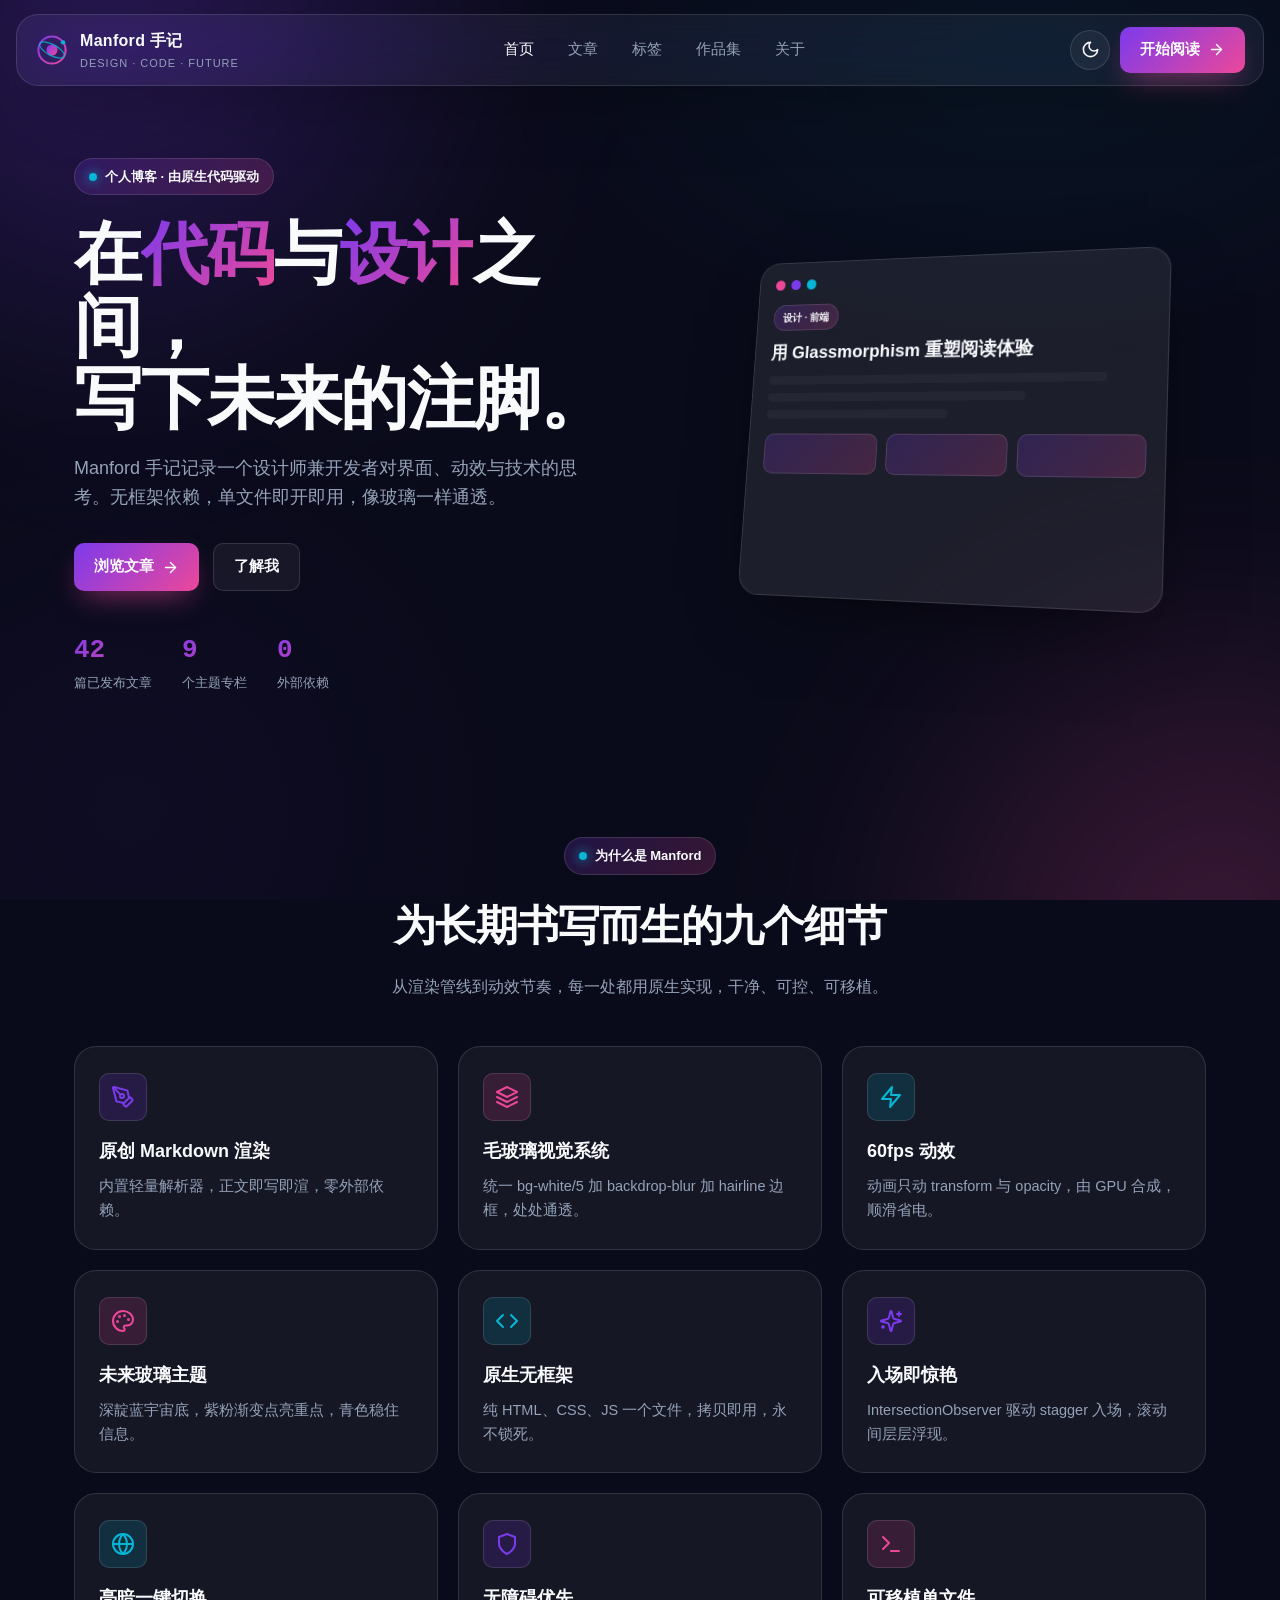
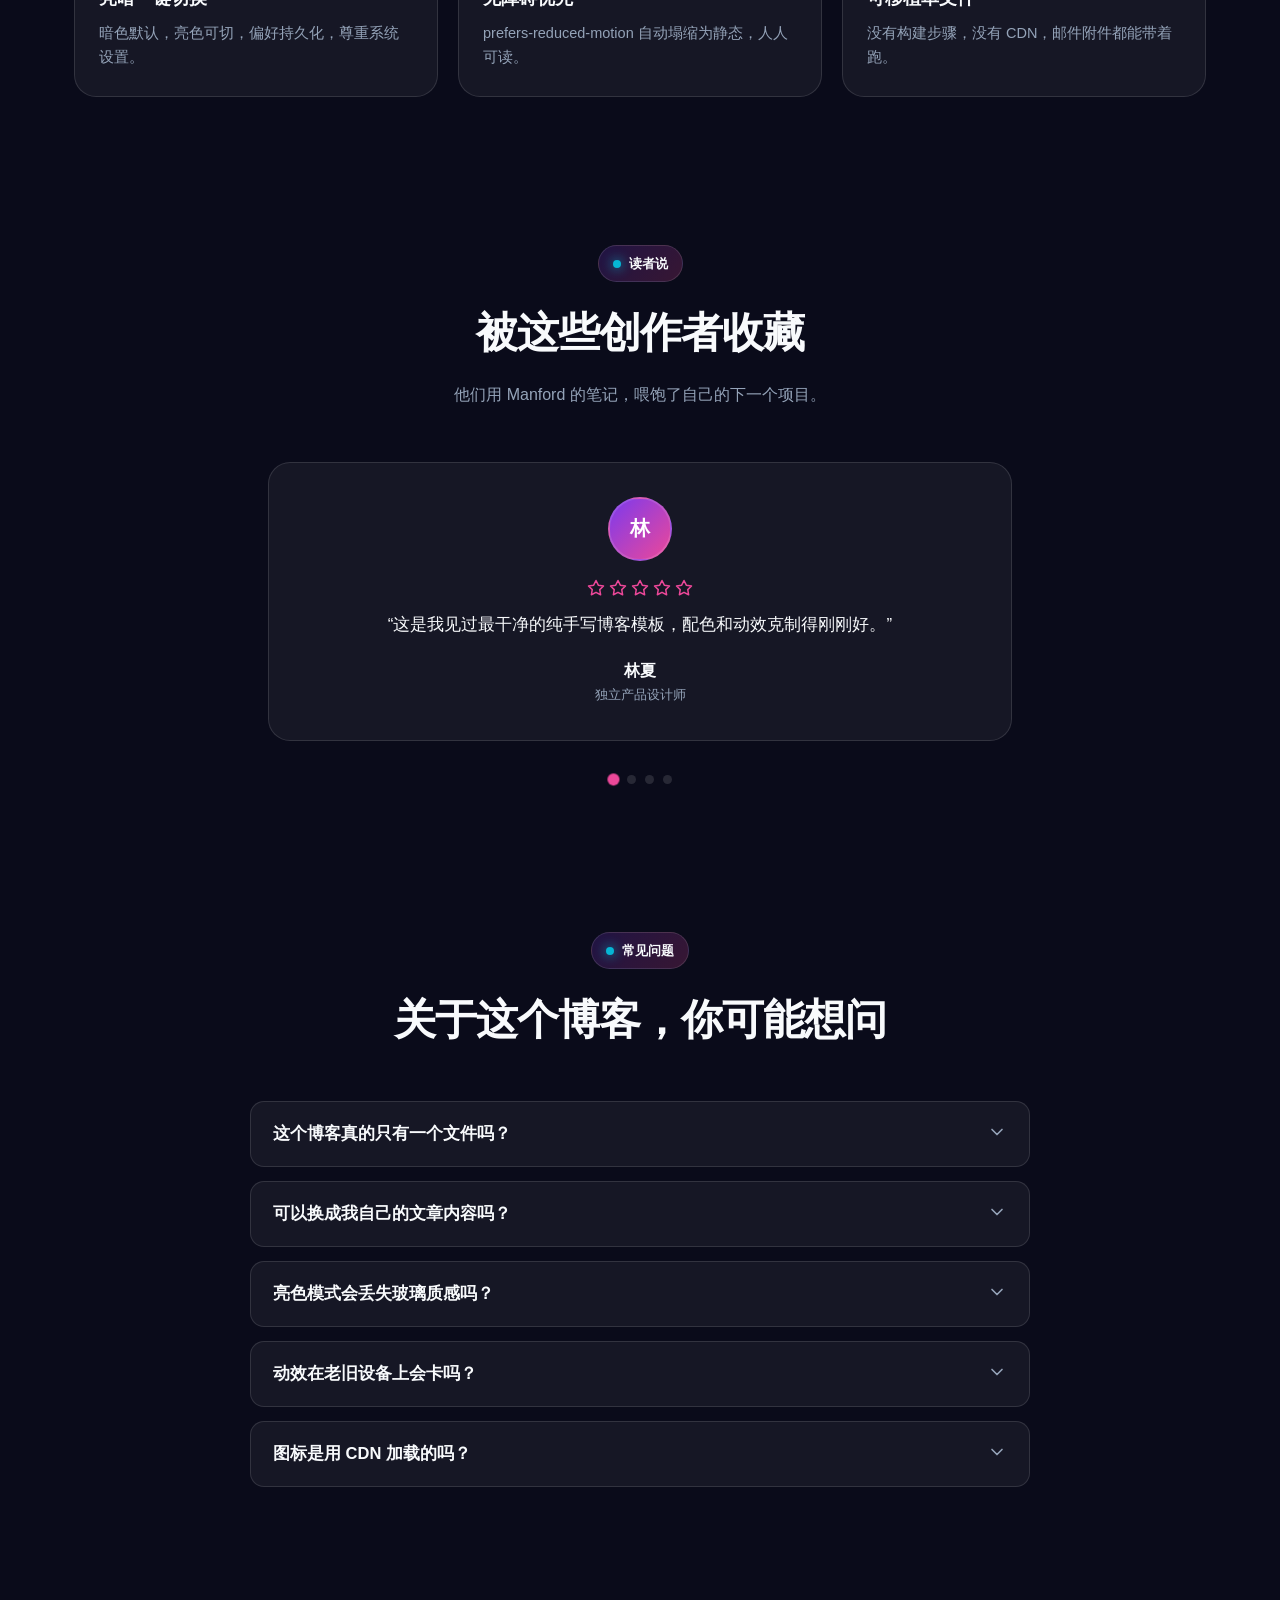
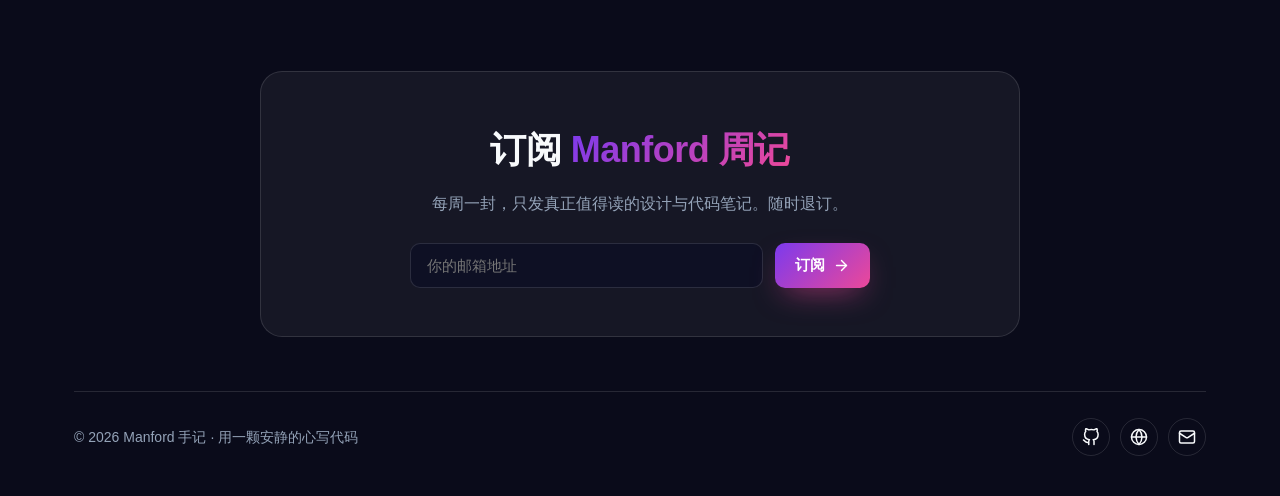
==== index.html @ 439390a1 "init: Nebula 手记 个人博客（拆分版 index.html + styles.css + app.js）" ====
<!DOCTYPE html>
<html lang="zh-CN" data-theme="dark">

<head>
  <meta charset="UTF-8" />
  <meta name="viewport" content="width=device-width, initial-scale=1.0" />
  <title>Manford 手记 · 设计、代码与未来</title>
  <meta name="description" content="一个关于设计、代码与未来科技的个人博客，未来玻璃风格，单文件原生构建。" />
  <link rel="stylesheet" href="styles.css">
</head>

<body>
  <div class="bg-aurora" aria-hidden="true"></div>
  <div class="bg-grain" aria-hidden="true"></div>

  <!-- ============ 导航 ============ -->
  <header class="nav glass">
    <a class="brand" href="#/home" data-link>
      <span class="logo">
        <svg viewBox="0 0 40 40" fill="none" xmlns="http://www.w3.org/2000/svg" aria-hidden="true">
          <defs>
            <linearGradient id="lg" x1="0" y1="0" x2="1" y2="1">
              <stop offset="0" stop-color="#7C3AED" />
              <stop offset="1" stop-color="#EC4899" />
            </linearGradient>
          </defs>
          <circle cx="20" cy="20" r="16" stroke="url(#lg)" stroke-width="2.4" />
          <circle cx="20" cy="20" r="6.5" fill="url(#lg)" />
          <circle cx="33" cy="11" r="2.6" fill="#06B6D4" />
          <ellipse cx="20" cy="20" rx="16" ry="6.5" stroke="#06B6D4" stroke-width="1.4" transform="rotate(28 20 20)"
            opacity=".8" />
        </svg>
      </span>
      <span>Manford 手记<small>DESIGN · CODE · FUTURE</small></span>
    </a>
    <nav class="nav-links" id="navLinks">
      <a href="#/home" data-link data-view="home">首页</a>
      <a href="#/articles" data-link data-view="articles">文章</a>
      <a href="#/tags" data-link data-view="tags">标签</a>
      <a href="#/work" data-link data-view="work">作品集</a>
      <a href="#/about" data-link data-view="about">关于</a>
    </nav>
    <div class="nav-actions">
      <button class="icon-btn" id="themeBtn" aria-label="切换主题" title="切换亮暗">
        <svg id="iconMoon" viewBox="0 0 24 24" fill="none" stroke="currentColor" stroke-width="2" stroke-linecap="round"
          stroke-linejoin="round">
          <path d="M12 3a6 6 0 0 0 9 9 9 9 0 1 1-9-9z" />
        </svg>
      </button>
      <a class="btn btn-primary nav-cta" href="#/articles" data-link>开始阅读
        <svg viewBox="0 0 24 24" fill="none" stroke="currentColor" stroke-width="2" stroke-linecap="round"
          stroke-linejoin="round">
          <line x1="5" y1="12" x2="19" y2="12" />
          <polyline points="12 5 19 12 12 19" />
        </svg>
      </a>
    </div>
  </header>

  <main>
    <!-- ============ 首页 ============ -->
    <section class="view active" id="view-home">
      <div class="wrap">
        <!-- Hero -->
        <div class="hero">
          <div class="hero-grid">
            <div>
              <span class="pill reveal"><span class="dot"></span>个人博客 · 由原生代码驱动</span>
              <h1 class="reveal">在<span class="grad-text">代码</span>与<span class="grad-text">设计</span>之间，<br />写下未来的注脚。
              </h1>
              <p class="lead reveal">Manford 手记记录一个设计师兼开发者对界面、动效与技术的思考。无框架依赖，单文件即开即用，像玻璃一样通透。</p>
              <div class="hero-cta reveal">
                <a class="btn btn-primary" href="#/articles" data-link>浏览文章
                  <svg viewBox="0 0 24 24" fill="none" stroke="currentColor" stroke-width="2" stroke-linecap="round"
                    stroke-linejoin="round">
                    <line x1="5" y1="12" x2="19" y2="12" />
                    <polyline points="12 5 19 12 12 19" />
                  </svg>
                </a>
                <a class="btn btn-ghost" href="#/about" data-link>了解我</a>
              </div>
              <div class="hero-stats reveal">
                <div>
                  <div class="num grad-text">42</div>
                  <div class="lbl">篇已发布文章</div>
                </div>
                <div>
                  <div class="num grad-text">9</div>
                  <div class="lbl">个主题专栏</div>
                </div>
                <div>
                  <div class="num grad-text">0</div>
                  <div class="lbl">外部依赖</div>
                </div>
              </div>
            </div>
            <div class="mockup-stage reveal">
              <div class="mockup">
                <div class="bar"><i></i><i></i><i></i></div>
                <span class="tag">设计 · 前端</span>
                <h3>用 Glassmorphism 重塑阅读体验</h3>
                <div class="line w90"></div>
                <div class="line w70"></div>
                <div class="line w50"></div>
                <div class="mini">
                  <div class="chip"></div>
                  <div class="chip"></div>
                  <div class="chip"></div>
                </div>
              </div>
            </div>
          </div>
        </div>

        <!-- 特性网格 3x3 -->
        <div class="section">
          <div class="sec-head reveal">
            <span class="pill"><span class="dot"></span>为什么是 Manford</span>
            <h2>为长期书写而生的九个细节</h2>
            <p>从渲染管线到动效节奏，每一处都用原生实现，干净、可控、可移植。</p>
          </div>
          <div class="feat-grid" id="featGrid"></div>
        </div>

        <!-- 评价轮播 -->
        <div class="section">
          <div class="sec-head reveal">
            <span class="pill"><span class="dot"></span>读者说</span>
            <h2>被这些创作者收藏</h2>
            <p>他们用 Manford 的笔记，喂饱了自己的下一个项目。</p>
          </div>
          <div class="carousel reveal" id="carousel">
            <div class="c-track" id="cTrack"></div>
          </div>
          <div class="c-dots" id="cDots"></div>
        </div>

        <!-- FAQ -->
        <div class="section">
          <div class="sec-head reveal">
            <span class="pill"><span class="dot"></span>常见问题</span>
            <h2>关于这个博客，你可能想问</h2>
          </div>
          <div class="faq" id="faq"></div>
        </div>
      </div>

      <!-- 底部订阅 -->
      <footer class="footer">
        <div class="wrap">
          <div class="sub-card glass reveal">
            <h2>订阅 <span class="grad-text">Manford 周记</span></h2>
            <p>每周一封，只发真正值得读的设计与代码笔记。随时退订。</p>
            <form class="sub-form" id="subForm" novalidate>
              <input type="email" id="subEmail" placeholder="你的邮箱地址" aria-label="邮箱地址" />
              <button class="btn btn-primary" type="submit" id="subBtn">订阅
                <svg viewBox="0 0 24 24" fill="none" stroke="currentColor" stroke-width="2" stroke-linecap="round"
                  stroke-linejoin="round">
                  <line x1="5" y1="12" x2="19" y2="12" />
                  <polyline points="12 5 19 12 12 19" />
                </svg>
              </button>
            </form>
          </div>
          <div class="foot-bottom">
            <span>© 2026 Manford 手记 · 用一颗安静的心写代码</span>
            <div class="foot-social">
              <a href="#/about" data-link aria-label="GitHub"><svg viewBox="0 0 24 24" fill="none" stroke="currentColor"
                  stroke-width="2" stroke-linecap="round" stroke-linejoin="round">
                  <path
                    d="M9 19c-5 1.5-5-2.5-7-3m14 6v-3.87a3.37 3.37 0 0 0-.94-2.61c3.14-.35 6.44-1.54 6.44-7A5.44 5.44 0 0 0 20 4.77 5.07 5.07 0 0 0 19.91 1S18.73.65 16 2.48a13.38 13.38 0 0 0-7 0C6.27.65 5.09 1 5.09 1A5.07 5.07 0 0 0 5 4.77a5.44 5.44 0 0 0-1.5 3.78c0 5.42 3.3 6.61 6.44 7A3.37 3.37 0 0 0 9 18.13V22" />
                </svg></a>
              <a href="#/about" data-link aria-label="网站"><svg viewBox="0 0 24 24" fill="none" stroke="currentColor"
                  stroke-width="2" stroke-linecap="round" stroke-linejoin="round">
                  <circle cx="12" cy="12" r="10" />
                  <line x1="2" y1="12" x2="22" y2="12" />
                  <path
                    d="M12 2a15.3 15.3 0 0 1 4 10 15.3 15.3 0 0 1-4 10 15.3 15.3 0 0 1-4-10 15.3 15.3 0 0 1 4-10z" />
                </svg></a>
              <a href="#/about" data-link aria-label="邮件"><svg viewBox="0 0 24 24" fill="none" stroke="currentColor"
                  stroke-width="2" stroke-linecap="round" stroke-linejoin="round">
                  <rect x="2" y="4" width="20" height="16" rx="2" />
                  <path d="m22 7-8.97 5.7a1.94 1.94 0 0 1-2.06 0L2 7" />
                </svg></a>
            </div>
          </div>
        </div>
      </footer>
    </section>

    <!-- ============ 文章列表 ============ -->
    <section class="view" id="view-articles">
      <div class="wrap">
        <div class="sec-head reveal" style="text-align:left;max-width:none;margin-bottom:30px">
          <span class="pill"><span class="dot"></span>文章档案</span>
          <h2>所有笔记</h2>
          <p>点击任意卡片进入正文，支持 Markdown 渲染。</p>
        </div>
        <div class="posts-layout">
          <aside class="tag-side reveal">
            <h4>按标签筛选</h4>
            <div class="tag-list" id="sideTags"></div>
          </aside>
          <div class="posts-grid" id="postsGrid"></div>
        </div>
      </div>
    </section>

    <!-- ============ 文章详情 ============ -->
    <section class="view" id="view-article">
      <div class="wrap">
        <article class="article" id="articleBox"></article>
      </div>
    </section>

    <!-- ============ 标签 ============ -->
    <section class="view" id="view-tags">
      <div class="wrap">
        <div class="sec-head reveal">
          <span class="pill"><span class="dot"></span>标签地图</span>
          <h2>从这些主题出发</h2>
          <p>每个标签都是一条线索，点开后直达对应文章。</p>
        </div>
        <div class="tags-cloud" id="tagsCloud"></div>
      </div>
    </section>

    <!-- ============ 关于 ============ -->
    <section class="view" id="view-about">
      <div class="wrap">
        <div class="about-grid">
          <div class="about-art reveal" aria-hidden="true">
            <span class="ring"></span><span class="ring r2"></span>
            <span class="orb a"></span><span class="orb b"></span>
          </div>
          <div class="reveal">
            <span class="pill"><span class="dot"></span>关于我</span>
            <h2>我是Manford，<br />一个在设计与代码之间游走的开发者。</h2>
            <p>白天写界面，夜里写笔记。我相信好的工具应当像玻璃：你透过它看见内容，却几乎感觉不到它的存在。这个博客就是为了记录那些「差点被忽略的细节」而存在。</p>
            <p>本站完全由原生 HTML、CSS 与 JavaScript 写成，没有框架，没有外部请求，一个文件就能带着走。</p>
            <div class="skills">
              <span class="skill">设计系统</span>
              <span class="skill">前端工程</span>
              <span class="skill">动效设计</span>
              <span class="skill">SVG 图形</span>
              <span class="skill">可访问性</span>
              <span class="skill">性能优化</span>
            </div>
            <a class="btn btn-primary" href="#/articles" data-link>读我的文章
              <svg viewBox="0 0 24 24" fill="none" stroke="currentColor" stroke-width="2" stroke-linecap="round"
                stroke-linejoin="round">
                <line x1="5" y1="12" x2="19" y2="12" />
                <polyline points="12 5 19 12 12 19" />
              </svg>
            </a>
          </div>
        </div>
      </div>
    </section>

    <!-- ============ 作品集 ============ -->
    <section class="view" id="view-work">
      <div class="wrap">
        <div class="sec-head reveal">
          <span class="pill"><span class="dot"></span>作品集</span>
          <h2>设计与代码，都可以被看见</h2>
          <p>三大方向，十八个代表性项目。点开任意卡片，看背后的思考。</p>
        </div>
        <div class="work-tabs reveal" id="workTabs"></div>
        <div class="work-grid" id="workGrid"></div>
      </div>
    </section>
  </main>

  <!-- ============ 作品详情弹窗 ============ -->
  <div class="modal-overlay" id="modal" aria-hidden="true">
    <div class="modal glass" role="dialog" aria-modal="true" aria-label="作品详情">
      <button class="modal-close" id="modalClose" aria-label="关闭">
        <svg viewBox="0 0 24 24" fill="none" stroke="currentColor" stroke-width="2" stroke-linecap="round"
          stroke-linejoin="round">
          <line x1="18" y1="6" x2="6" y2="18" />
          <line x1="6" y1="6" x2="18" y2="18" />
        </svg>
      </button>
      <div class="modal-cover" id="modalCover"></div>
      <div class="modal-body">
        <div class="modal-meta" id="modalMeta"></div>
        <h3 id="modalTitle"></h3>
        <p class="modal-intro" id="modalIntro"></p>
        <p class="modal-detail" id="modalDetail"></p>
        <a class="btn btn-primary modal-link" id="modalLink" target="_blank" rel="noopener">访问项目
          <svg viewBox="0 0 24 24" fill="none" stroke="currentColor" stroke-width="2" stroke-linecap="round"
            stroke-linejoin="round">
            <path d="M18 13v6a2 2 0 0 1-2 2H5a2 2 0 0 1-2-2V8a2 2 0 0 1 2-2h6" />
            <polyline points="15 3 21 3 21 9" />
            <line x1="10" y1="14" x2="21" y2="3" />
          </svg>
        </a>
      </div>
    </div>
  </div>

  <div class="toast" id="toast">
    <span class="tk"><svg viewBox="0 0 24 24" fill="none" stroke="currentColor" stroke-width="2" stroke-linecap="round"
        stroke-linejoin="round">
        <polyline points="20 6 9 17 4 12" />
      </svg></span>
    <span id="toastMsg">已订阅，欢迎来到 Manford。</span>
  </div>

  <script src="app.js"></script>
</body>

</html>
---- styles.css ----
/* Nebula 手记 · 全局样式。与 index.html、app.js 配套。主题变量集中在 :root。 */


  /* ===== 主题锁：所有颜色与圆角集中在此，全局统一 ===== */
  :root{
    --bg:#0A0B1A;
    --bg-2:#0E1024;
    --surface:rgba(255,255,255,0.04);
    --glass:rgba(255,255,255,0.05);
    --glass-strong:rgba(255,255,255,0.08);
    --hairline:rgba(255,255,255,0.12);
    --text:#F8FAFC;
    --muted:#94A3B8;
    --violet:#7C3AED;
    --pink:#EC4899;
    --cyan:#06B6D4;
    --grad:linear-gradient(135deg,#7C3AED 0%,#EC4899 100%);
    --grad-soft:linear-gradient(135deg,rgba(124,58,237,0.20),rgba(236,72,153,0.20));
    --radius:22px;
    --radius-sm:14px;
    --radius-xs:10px;
    --shadow:0 24px 70px -24px rgba(0,0,0,0.60);
    --maxw:1180px;
    --font:'Inter',-apple-system,BlinkMacSystemFont,'Segoe UI','PingFang SC','Microsoft YaHei',sans-serif;
    --mono:'JetBrains Mono',ui-monospace,SFMono-Regular,Menlo,Consolas,monospace;
  }
  [data-theme="light"]{
    --bg:#EEF1F8;
    --bg-2:#FFFFFF;
    --surface:rgba(15,23,42,0.03);
    --glass:rgba(255,255,255,0.55);
    --glass-strong:rgba(255,255,255,0.78);
    --hairline:rgba(15,23,42,0.12);
    --text:#0A0B1A;
    --muted:#475569;
    --grad-soft:linear-gradient(135deg,rgba(124,58,237,0.14),rgba(236,72,153,0.14));
    --shadow:0 24px 70px -28px rgba(15,23,42,0.30);
  }

  *{box-sizing:border-box;margin:0;padding:0}
  html{scroll-behavior:smooth}
  body{
    font-family:var(--font);
    background:var(--bg);
    color:var(--text);
    line-height:1.65;
    -webkit-font-smoothing:antialiased;
    overflow-x:hidden;
    transition:background .45s ease,color .45s ease;
  }
  a{color:inherit;text-decoration:none}
  img{max-width:100%}
  ::selection{background:rgba(124,58,237,0.35);color:#fff}

  /* ===== 背景：深靛蓝宇宙 + 径向渐变光晕 ===== */
  .bg-aurora{
    position:fixed;inset:0;z-index:-1;overflow:hidden;
    background:var(--bg);
  }
  .bg-aurora::before,.bg-aurora::after{
    content:"";position:absolute;border-radius:50%;filter:blur(80px);opacity:.55;
  }
  .bg-aurora::before{
    width:60vw;height:60vw;top:-18vw;left:-10vw;
    background:radial-gradient(circle at 30% 30%,rgba(124,58,237,.55),transparent 60%);
  }
  .bg-aurora::after{
    width:55vw;height:55vw;bottom:-20vw;right:-12vw;
    background:radial-gradient(circle at 70% 70%,rgba(236,72,153,.45),transparent 60%);
  }
  .bg-grain{
    position:fixed;inset:0;z-index:-1;pointer-events:none;opacity:.5;
    background:
      radial-gradient(900px 500px at 80% 8%,rgba(6,182,212,.12),transparent 60%),
      radial-gradient(700px 700px at 10% 90%,rgba(124,58,237,.10),transparent 60%);
  }

  /* ===== 毛玻璃通用 ===== */
  .glass{
    background:var(--glass);
    border:1px solid var(--hairline);
    backdrop-filter:blur(18px) saturate(140%);
    -webkit-backdrop-filter:blur(18px) saturate(140%);
  }

  .wrap{max-width:var(--maxw);margin:0 auto;padding:0 24px}

  /* ===== 导航 ===== */
  .nav{
    position:fixed;top:14px;left:0;right:0;z-index:50;
    display:flex;align-items:center;justify-content:space-between;
    gap:16px;padding:12px 18px;margin:0 16px;
    border-radius:var(--radius);
    box-shadow:var(--shadow);
  }
  .brand{display:flex;align-items:center;gap:11px;font-weight:700;letter-spacing:.3px}
  .brand .logo{width:34px;height:34px;flex:0 0 auto}
  .brand .logo svg{width:100%;height:100%;display:block}
  .brand small{display:block;font-size:11px;font-weight:500;color:var(--muted);letter-spacing:1px;text-transform:uppercase}
  .nav-links{display:flex;align-items:center;gap:6px}
  .nav-links a{
    padding:8px 14px;border-radius:var(--radius-xs);font-size:14.5px;color:var(--muted);
    transition:transform .25s ease,color .25s ease,background .25s ease;
  }
  .nav-links a:hover{color:var(--text);background:var(--glass-strong);transform:translateY(-1px)}
  .nav-links a.active{color:var(--text)}
  .nav-actions{display:flex;align-items:center;gap:10px}
  .icon-btn{
    width:40px;height:40px;display:grid;place-items:center;border-radius:50%;
    border:1px solid var(--hairline);background:var(--glass);color:var(--text);cursor:pointer;
    transition:transform .25s ease,background .25s ease;
  }
  .icon-btn:hover{transform:translateY(-2px);background:var(--glass-strong)}
  .icon-btn svg{width:19px;height:19px}
  .btn{
    display:inline-flex;align-items:center;gap:8px;cursor:pointer;border:none;
    font-family:var(--font);font-size:14.5px;font-weight:600;
    padding:11px 20px;border-radius:var(--radius-xs);
    transition:transform .25s ease,box-shadow .25s ease,opacity .25s ease;
  }
  .btn svg{width:17px;height:17px}
  .btn-primary{background:var(--grad);color:#fff;box-shadow:0 12px 30px -10px rgba(236,72,153,.6)}
  .btn-primary:hover{transform:translateY(-2px);box-shadow:0 18px 40px -10px rgba(236,72,153,.7)}
  .btn-ghost{background:var(--glass);border:1px solid var(--hairline);color:var(--text)}
  .btn-ghost:hover{transform:translateY(-2px);background:var(--glass-strong)}
  .nav-cta{display:inline-flex}
  @media(max-width:860px){.nav-links{display:none}.nav-cta{display:none}}

  /* ===== 视图切换 ===== */
  .view{display:none;padding-top:118px}
  .view.active{display:block;animation:viewIn .5s ease both}
  @keyframes viewIn{from{opacity:0;transform:translateY(14px)}to{opacity:1;transform:none}}

  /* ===== 入场动画（仅 transform/opacity）===== */
  .reveal{opacity:0;transform:translateY(26px);transition:opacity .7s ease,transform .7s cubic-bezier(.2,.7,.2,1)}
  .reveal.in{opacity:1;transform:none}

  /* ===== Hero ===== */
  .hero{padding:40px 0 70px}
  .hero-grid{display:grid;grid-template-columns:1.05fr .95fr;gap:40px;align-items:center}
  .pill{
    display:inline-flex;align-items:center;gap:8px;font-size:13px;font-weight:600;
    padding:7px 14px;border-radius:999px;background:var(--grad-soft);border:1px solid var(--hairline);
    color:var(--text);margin-bottom:22px;
  }
  .pill .dot{width:8px;height:8px;border-radius:50%;background:var(--cyan);box-shadow:0 0 12px var(--cyan)}
  .hero h1{
    font-size:clamp(38px,5.6vw,68px);line-height:1.06;letter-spacing:-1.5px;font-weight:800;margin-bottom:20px;
  }
  .grad-text{background:var(--grad);-webkit-background-clip:text;background-clip:text;color:transparent}
  .hero p.lead{font-size:18px;color:var(--muted);max-width:520px;margin-bottom:30px}
  .hero-cta{display:flex;gap:14px;flex-wrap:wrap}
  .hero-stats{display:flex;gap:30px;margin-top:38px;flex-wrap:wrap}
  .hero-stats .num{font-size:26px;font-weight:800;font-family:var(--mono)}
  .hero-stats .lbl{font-size:13px;color:var(--muted)}

  /* Hero 3D 透视 mockup */
  .mockup-stage{perspective:1300px;display:grid;place-items:center}
  .mockup{
    width:100%;max-width:440px;aspect-ratio:4/3.2;
    background:var(--glass-strong);border:1px solid var(--hairline);
    border-radius:var(--radius);backdrop-filter:blur(14px);
    transform:rotateY(-19deg) rotateX(9deg);transform-style:preserve-3d;
    box-shadow:var(--shadow);padding:18px;
    animation:floaty 7s ease-in-out infinite;
  }
  @keyframes floaty{0%,100%{transform:rotateY(-19deg) rotateX(9deg) translateY(0)}50%{transform:rotateY(-19deg) rotateX(9deg) translateY(-14px)}}
  .mockup .bar{display:flex;gap:7px;margin-bottom:16px}
  .mockup .bar i{width:11px;height:11px;border-radius:50%;background:var(--hairline);display:block}
  .mockup .bar i:nth-child(1){background:#EC4899}
  .mockup .bar i:nth-child(2){background:#7C3AED}
  .mockup .bar i:nth-child(3){background:#06B6D4}
  .mockup .tag{display:inline-block;font-size:11px;font-weight:600;padding:4px 10px;border-radius:999px;background:var(--grad-soft);border:1px solid var(--hairline);color:var(--text);margin-bottom:12px}
  .mockup h3{font-size:19px;line-height:1.3;margin-bottom:12px}
  .mockup .line{height:9px;border-radius:6px;background:var(--surface);margin:9px 0}
  .mockup .line.w70{width:70%}.mockup .line.w90{width:90%}.mockup .line.w50{width:50%}
  .mockup .mini{margin-top:16px;display:flex;gap:10px}
  .mockup .mini .chip{flex:1;height:42px;border-radius:var(--radius-xs);background:var(--grad-soft);border:1px solid var(--hairline)}
  @media(max-width:860px){.hero-grid{grid-template-columns:1fr}.mockup-stage{margin-top:30px}}

  /* ===== Section 通用 ===== */
  .section{padding:74px 0}
  .sec-head{text-align:center;max-width:640px;margin:0 auto 46px}
  .sec-head .pill{margin-bottom:16px}
  .sec-head h2{font-size:clamp(28px,3.6vw,42px);font-weight:800;letter-spacing:-1px}
  .sec-head p{color:var(--muted);margin-top:14px;font-size:16px}

  /* ===== 特性网格 3x3 ===== */
  .feat-grid{display:grid;grid-template-columns:repeat(3,1fr);gap:20px}
  @media(max-width:860px){.feat-grid{grid-template-columns:1fr}}
  @media(min-width:861px) and (max-width:1040px){.feat-grid{grid-template-columns:repeat(2,1fr)}}
  .feat{
    padding:26px 24px;border-radius:var(--radius);background:var(--glass);border:1px solid var(--hairline);
    transition:transform .35s cubic-bezier(.2,.7,.2,1),background .35s ease,box-shadow .35s ease;
  }
  .feat:hover{transform:translateY(-8px);background:var(--glass-strong);box-shadow:var(--shadow)}
  .feat .ic{width:48px;height:48px;border-radius:var(--radius-xs);display:grid;place-items:center;margin-bottom:16px;border:1px solid var(--hairline)}
  .feat .ic svg{width:24px;height:24px}
  .c-violet .ic{background:rgba(124,58,237,.16);color:var(--violet)}
  .c-pink .ic{background:rgba(236,72,153,.16);color:var(--pink)}
  .c-cyan .ic{background:rgba(6,182,212,.16);color:var(--cyan)}
  .feat h3{font-size:18px;margin-bottom:8px}
  .feat p{color:var(--muted);font-size:14.5px}

  /* ===== 评价轮播 ===== */
  .carousel{position:relative;max-width:760px;margin:0 auto;overflow:hidden;border-radius:var(--radius)}
  .c-track{display:flex;transition:transform .6s cubic-bezier(.2,.7,.2,1)}
  .c-slide{flex:0 0 100%;padding:8px}
  .c-card{padding:34px 32px;border-radius:var(--radius);background:var(--glass);border:1px solid var(--hairline);text-align:center}
  .c-avatar{width:64px;height:64px;border-radius:50%;margin:0 auto 18px;display:grid;place-items:center;font-weight:700;font-size:20px;color:#fff;background:var(--grad);border:2px solid var(--hairline);font-family:var(--mono)}
  .c-stars{display:flex;gap:4px;justify-content:center;margin-bottom:14px;color:var(--pink)}
  .c-stars svg{width:18px;height:18px}
  .c-quote{font-size:17px;line-height:1.7;margin-bottom:18px}
  .c-name{font-weight:700}
  .c-role{font-size:13px;color:var(--muted)}
  .c-dots{display:flex;gap:9px;justify-content:center;margin-top:26px}
  .c-dots button{width:9px;height:9px;border-radius:50%;border:none;background:var(--hairline);cursor:pointer;padding:0;transition:transform .25s ease,background .25s ease}
  .c-dots button.active{background:var(--pink);transform:scale(1.35)}

  /* ===== FAQ ===== */
  .faq{max-width:780px;margin:0 auto;display:flex;flex-direction:column;gap:14px}
  .faq-item{border-radius:var(--radius-sm);background:var(--glass);border:1px solid var(--hairline);overflow:hidden}
  .faq-q{width:100%;display:flex;align-items:center;justify-content:space-between;gap:14px;padding:20px 22px;background:none;border:none;color:var(--text);font-family:var(--font);font-size:16.5px;font-weight:600;cursor:pointer;text-align:left}
  .faq-q .chev{transition:transform .35s ease;color:var(--muted)}
  .faq-q .chev svg{width:20px;height:20px}
  .faq-item.open .faq-q .chev{transform:rotate(180deg)}
  .faq-a{max-height:0;overflow:hidden;transition:max-height .4s ease}
  .faq-a .inner{padding:0 22px 22px;color:var(--muted);font-size:15px}

  /* ===== 文章列表 ===== */
  .posts-layout{display:grid;grid-template-columns:230px 1fr;gap:34px;align-items:start}
  @media(max-width:860px){.posts-layout{grid-template-columns:1fr}}
  .tag-side{position:sticky;top:118px;padding:22px;border-radius:var(--radius);background:var(--glass);border:1px solid var(--hairline)}
  .tag-side h4{font-size:13px;text-transform:uppercase;letter-spacing:1.4px;color:var(--muted);margin-bottom:14px}
  .tag-list{display:flex;flex-wrap:wrap;gap:9px}
  .tag-pill{font-size:13px;padding:7px 13px;border-radius:999px;background:var(--surface);border:1px solid var(--hairline);color:var(--muted);cursor:pointer;transition:transform .25s ease,color .25s ease,background .25s ease}
  .tag-pill:hover{transform:translateY(-2px);color:var(--text)}
  .tag-pill.active{background:var(--grad);color:#fff;border-color:transparent}
  .posts-grid{display:grid;grid-template-columns:repeat(2,1fr);gap:22px}
  @media(max-width:620px){.posts-grid{grid-template-columns:1fr}}
  .post-card{
    padding:24px;border-radius:var(--radius);background:var(--glass);border:1px solid var(--hairline);
    cursor:pointer;display:flex;flex-direction:column;gap:12px;
    transition:transform .35s cubic-bezier(.2,.7,.2,1),background .35s ease,box-shadow .35s ease;
  }
  .post-card:hover{transform:translateY(-8px);background:var(--glass-strong);box-shadow:var(--shadow)}
  .post-card .pc-tags{display:flex;gap:7px;flex-wrap:wrap}
  .post-card .pc-tag{font-size:11.5px;font-weight:600;padding:4px 10px;border-radius:999px;background:var(--grad-soft);border:1px solid var(--hairline);color:var(--text)}
  .post-card h3{font-size:19px;line-height:1.35}
  .post-card p{color:var(--muted);font-size:14px;flex:1}
  .post-card .pc-meta{display:flex;align-items:center;justify-content:space-between;font-size:13px;color:var(--muted);font-family:var(--mono)}
  .post-card .read{display:inline-flex;align-items:center;gap:5px;color:var(--cyan);font-weight:600}
  .post-card .read svg{width:15px;height:15px}

  /* ===== 文章详情 ===== */
  .article{max-width:760px;margin:0 auto}
  .back{display:inline-flex;align-items:center;gap:7px;color:var(--muted);font-size:14px;cursor:pointer;margin-bottom:24px;transition:color .25s ease,transform .25s ease}
  .back:hover{color:var(--text);transform:translateX(-3px)}
  .back svg{width:16px;height:16px}
  .article h1{font-size:clamp(30px,4.4vw,46px);line-height:1.12;letter-spacing:-1px;margin-bottom:16px}
  .article .a-meta{display:flex;align-items:center;gap:14px;color:var(--muted);font-size:14px;font-family:var(--mono);margin-bottom:30px;flex-wrap:wrap}
  .article .a-tags{display:flex;gap:8px;flex-wrap:wrap}
  .article .a-tag{font-size:12px;font-weight:600;padding:5px 11px;border-radius:999px;background:var(--grad-soft);border:1px solid var(--hairline)}
  .markdown{font-size:16.5px;line-height:1.85;color:var(--text)}
  .markdown h2{font-size:26px;margin:36px 0 14px;letter-spacing:-.5px}
  .markdown h3{font-size:21px;margin:28px 0 12px}
  .markdown p{margin:14px 0;color:var(--text)}
  .markdown ul,.markdown ol{margin:14px 0;padding-left:24px;color:var(--text)}
  .markdown li{margin:7px 0}
  .markdown strong{color:#fff;background:linear-gradient(transparent 62%,rgba(124,58,237,.35) 0)}
  .markdown em{color:var(--cyan);font-style:normal;font-family:var(--mono)}
  .markdown code{font-family:var(--mono);font-size:14.5px;background:var(--surface);border:1px solid var(--hairline);padding:2px 7px;border-radius:7px;color:var(--pink)}
  .markdown pre{background:var(--bg-2);border:1px solid var(--hairline);border-radius:var(--radius-sm);padding:18px;overflow:auto;margin:18px 0}
  .markdown pre code{background:none;border:none;padding:0;color:#E2E8F0;font-size:14px;line-height:1.7}
  .markdown blockquote{margin:18px 0;padding:14px 20px;border-left:3px solid var(--pink);background:var(--grad-soft);border-radius:0 var(--radius-xs) var(--radius-xs) 0;color:var(--muted)}
  .markdown a{color:var(--cyan);text-decoration:underline;text-underline-offset:3px}
  .markdown hr{border:none;height:1px;background:var(--hairline);margin:30px 0}
  .a-nav{display:flex;justify-content:space-between;gap:14px;margin-top:46px;flex-wrap:wrap}
  .a-nav a{padding:14px 18px;border-radius:var(--radius-sm);background:var(--glass);border:1px solid var(--hairline);flex:1;min-width:200px;transition:transform .25s ease,background .25s ease}
  .a-nav a:hover{transform:translateY(-3px);background:var(--glass-strong)}
  .a-nav .lbl{font-size:12px;color:var(--muted);font-family:var(--mono)}
  .a-nav .ttl{font-weight:600;margin-top:4px}

  /* ===== 标签页 ===== */
  .tags-cloud{display:flex;flex-wrap:wrap;gap:16px;justify-content:center;max-width:820px;margin:0 auto}
  .tag-block{padding:22px 26px;border-radius:var(--radius);background:var(--glass);border:1px solid var(--hairline);cursor:pointer;transition:transform .3s ease,background .3s ease;min-width:150px}
  .tag-block:hover{transform:translateY(-6px);background:var(--glass-strong)}
  .tag-block .tname{font-size:18px;font-weight:700;background:var(--grad);-webkit-background-clip:text;background-clip:text;color:transparent}
  .tag-block .tcount{font-size:13px;color:var(--muted);font-family:var(--mono);margin-top:6px}

  /* ===== 关于 ===== */
  .about-grid{display:grid;grid-template-columns:.9fr 1.1fr;gap:40px;align-items:center}
  @media(max-width:860px){.about-grid{grid-template-columns:1fr}}
  .about-art{
    aspect-ratio:1/1;border-radius:var(--radius);background:var(--grad-soft);border:1px solid var(--hairline);
    position:relative;overflow:hidden;box-shadow:var(--shadow);
  }
  .about-art .orb{position:absolute;border-radius:50%;filter:blur(2px)}
  .about-art .orb.a{width:54%;height:54%;top:14%;left:14%;background:var(--grad);opacity:.85}
  .about-art .orb.b{width:30%;height:30%;bottom:16%;right:16%;background:var(--cyan);opacity:.7;mix-blend-mode:screen}
  .about-art .ring{position:absolute;inset:14%;border:1px solid var(--hairline);border-radius:50%}
  .about-art .ring.r2{inset:26%;border-style:dashed}
  .about-grid h2{font-size:clamp(28px,3.6vw,40px);margin-bottom:18px;letter-spacing:-1px}
  .about-grid p{color:var(--muted);margin-bottom:16px;font-size:16px}
  .skills{display:flex;flex-wrap:wrap;gap:10px;margin:22px 0}
  .skill{font-size:13.5px;padding:8px 14px;border-radius:999px;background:var(--surface);border:1px solid var(--hairline);color:var(--text)}

  /* ===== 底部订阅 ===== */
  .footer{padding:70px 0 40px;margin-top:40px}
  .sub-card{max-width:760px;margin:0 auto;text-align:center;padding:48px 36px;border-radius:var(--radius)}
  .sub-card h2{font-size:clamp(26px,3.4vw,36px);margin-bottom:12px;letter-spacing:-.5px}
  .sub-card p{color:var(--muted);margin-bottom:26px}
  .sub-form{display:flex;gap:12px;max-width:460px;margin:0 auto;flex-wrap:wrap}
  .sub-form input{
    flex:1;min-width:200px;padding:13px 16px;border-radius:var(--radius-xs);
    background:var(--bg-2);border:1px solid var(--hairline);color:var(--text);font-family:var(--font);font-size:15px;
    transition:border .25s ease,transform .25s ease;
  }
  .sub-form input:focus{outline:none;border-color:var(--violet);transform:translateY(-1px)}
  .sub-form input.err{border-color:var(--pink)}
  .btn-loading{position:relative;pointer-events:none;opacity:.85}
  .spinner{width:17px;height:17px;border:2px solid rgba(255,255,255,.4);border-top-color:#fff;border-radius:50%;animation:spin .7s linear infinite}
  @keyframes spin{to{transform:rotate(360deg)}}
  .foot-bottom{display:flex;align-items:center;justify-content:space-between;gap:18px;flex-wrap:wrap;margin-top:54px;padding-top:26px;border-top:1px solid var(--hairline);color:var(--muted);font-size:14px}
  .foot-social{display:flex;gap:10px}
  .foot-social a{width:38px;height:38px;display:grid;place-items:center;border-radius:50%;border:1px solid var(--hairline);color:var(--text);transition:transform .25s ease,background .25s ease}
  .foot-social a:hover{transform:translateY(-3px);background:var(--glass-strong)}
  .foot-social svg{width:18px;height:18px}

  /* ===== Toast ===== */
  .toast{
    position:fixed;left:50%;bottom:30px;transform:translate(-50%,140%);z-index:90;
    padding:14px 22px;border-radius:var(--radius-xs);background:var(--glass-strong);border:1px solid var(--hairline);
    backdrop-filter:blur(14px);box-shadow:var(--shadow);display:flex;align-items:center;gap:10px;font-size:14.5px;
    transition:transform .45s cubic-bezier(.2,.8,.2,1),opacity .45s ease;opacity:0;
  }
  .toast.show{transform:translate(-50%,0);opacity:1}
  .toast .tk{width:22px;height:22px;color:var(--cyan);flex:0 0 auto}
  .toast .tk svg{width:22px;height:22px}

  /* ===== 作品集 ===== */
  .work-tabs{display:flex;gap:10px;justify-content:center;flex-wrap:wrap;margin-bottom:38px}
  .w-tab{
    font-size:14px;padding:9px 18px;border-radius:999px;background:var(--surface);border:1px solid var(--hairline);
    color:var(--muted);cursor:pointer;transition:transform .25s ease,color .25s ease,background .25s ease;
  }
  .w-tab:hover{transform:translateY(-2px);color:var(--text)}
  .w-tab.active{background:var(--grad);color:#fff;border-color:transparent}
  .work-grid{display:grid;grid-template-columns:repeat(3,1fr);gap:22px}
  @media(max-width:860px){.work-grid{grid-template-columns:1fr}}
  @media(min-width:861px) and (max-width:1040px){.work-grid{grid-template-columns:repeat(2,1fr)}}
  .work-card{
    overflow:hidden;border-radius:var(--radius);background:var(--glass);border:1px solid var(--hairline);cursor:pointer;
    transition:transform .35s cubic-bezier(.2,.7,.2,1),background .35s ease,box-shadow .35s ease;
  }
  .work-card:hover{transform:translateY(-8px);background:var(--glass-strong);box-shadow:var(--shadow)}
  .w-cover{position:relative;aspect-ratio:4/3;display:grid;place-items:center;overflow:hidden}
  .w-cover-deco{position:absolute;inset:0;opacity:.22}
  .w-cover-deco svg{width:100%;height:100%}
  .w-cover-ic{position:relative;width:52px;height:52px;color:#fff;opacity:.92}
  .w-cover-ic svg{width:100%;height:100%}
  .w-cover-cat{position:absolute;left:14px;bottom:12px;font-size:12px;font-weight:600;color:#fff;background:rgba(8,9,20,.32);padding:4px 11px;border-radius:999px;backdrop-filter:blur(4px)}
  .work-body{padding:20px 22px;display:flex;flex-direction:column;gap:10px}
  .work-body h3{font-size:18px;line-height:1.35}
  .work-body p{color:var(--muted);font-size:14px;flex:1}
  .work-foot{display:flex;align-items:center;justify-content:space-between;font-size:13px;color:var(--muted)}
  .work-foot .read{display:inline-flex;align-items:center;gap:5px;color:var(--cyan);font-weight:600}
  .work-foot .read svg{width:15px;height:15px}

  /* ===== 弹窗 ===== */
  body.modal-open{overflow:hidden}
  .modal-overlay{
    position:fixed;inset:0;z-index:100;display:flex;align-items:center;justify-content:center;padding:24px;
    background:rgba(5,6,16,.62);backdrop-filter:blur(10px);-webkit-backdrop-filter:blur(10px);
    opacity:0;visibility:hidden;transition:opacity .35s ease,visibility .35s ease;
  }
  .modal-overlay.show{opacity:1;visibility:visible}
  .modal{
    position:relative;width:100%;max-width:680px;max-height:88vh;overflow:auto;
    border-radius:var(--radius);background:var(--glass-strong);border:1px solid var(--hairline);box-shadow:var(--shadow);
    transform:translateY(22px) scale(.96);transition:transform .35s cubic-bezier(.2,.8,.2,1);
  }
  .modal-overlay.show .modal{transform:none}
  .modal-close{
    position:absolute;top:14px;right:14px;z-index:2;width:38px;height:38px;display:grid;place-items:center;
    border-radius:50%;border:1px solid var(--hairline);background:rgba(10,11,26,.45);color:#fff;cursor:pointer;
    transition:transform .25s ease,background .25s ease;
  }
  .modal-close:hover{transform:rotate(90deg);background:rgba(10,11,26,.8)}
  .modal-close svg{width:18px;height:18px}
  .modal-cover{height:190px;display:grid;place-items:center;position:relative;overflow:hidden}
  .modal-cover .w-cover-ic{width:60px;height:60px}
  .modal-body{padding:26px 28px 30px}
  .modal-meta{display:flex;gap:10px;align-items:center;font-size:13px;color:var(--muted);font-family:var(--mono);margin-bottom:12px;flex-wrap:wrap}
  .modal-body h3{font-size:24px;letter-spacing:-.5px;margin-bottom:12px}
  .modal-intro{font-size:16px;color:var(--text);margin-bottom:14px}
  .modal-detail{color:var(--muted);font-size:15px;line-height:1.8;margin-bottom:24px}
  .modal-link{display:inline-flex;align-items:center;gap:8px}
  .modal-link svg{width:17px;height:17px}

  /* ===== 减少动态偏好：塌缩为静态 ===== */
  @media (prefers-reduced-motion: reduce){
    *,*::before,*::after{animation:none !important;transition:none !important;scroll-behavior:auto !important}
    .reveal{opacity:1 !important;transform:none !important}
    .mockup{transform:rotateY(-19deg) rotateX(9deg) !important}
  }
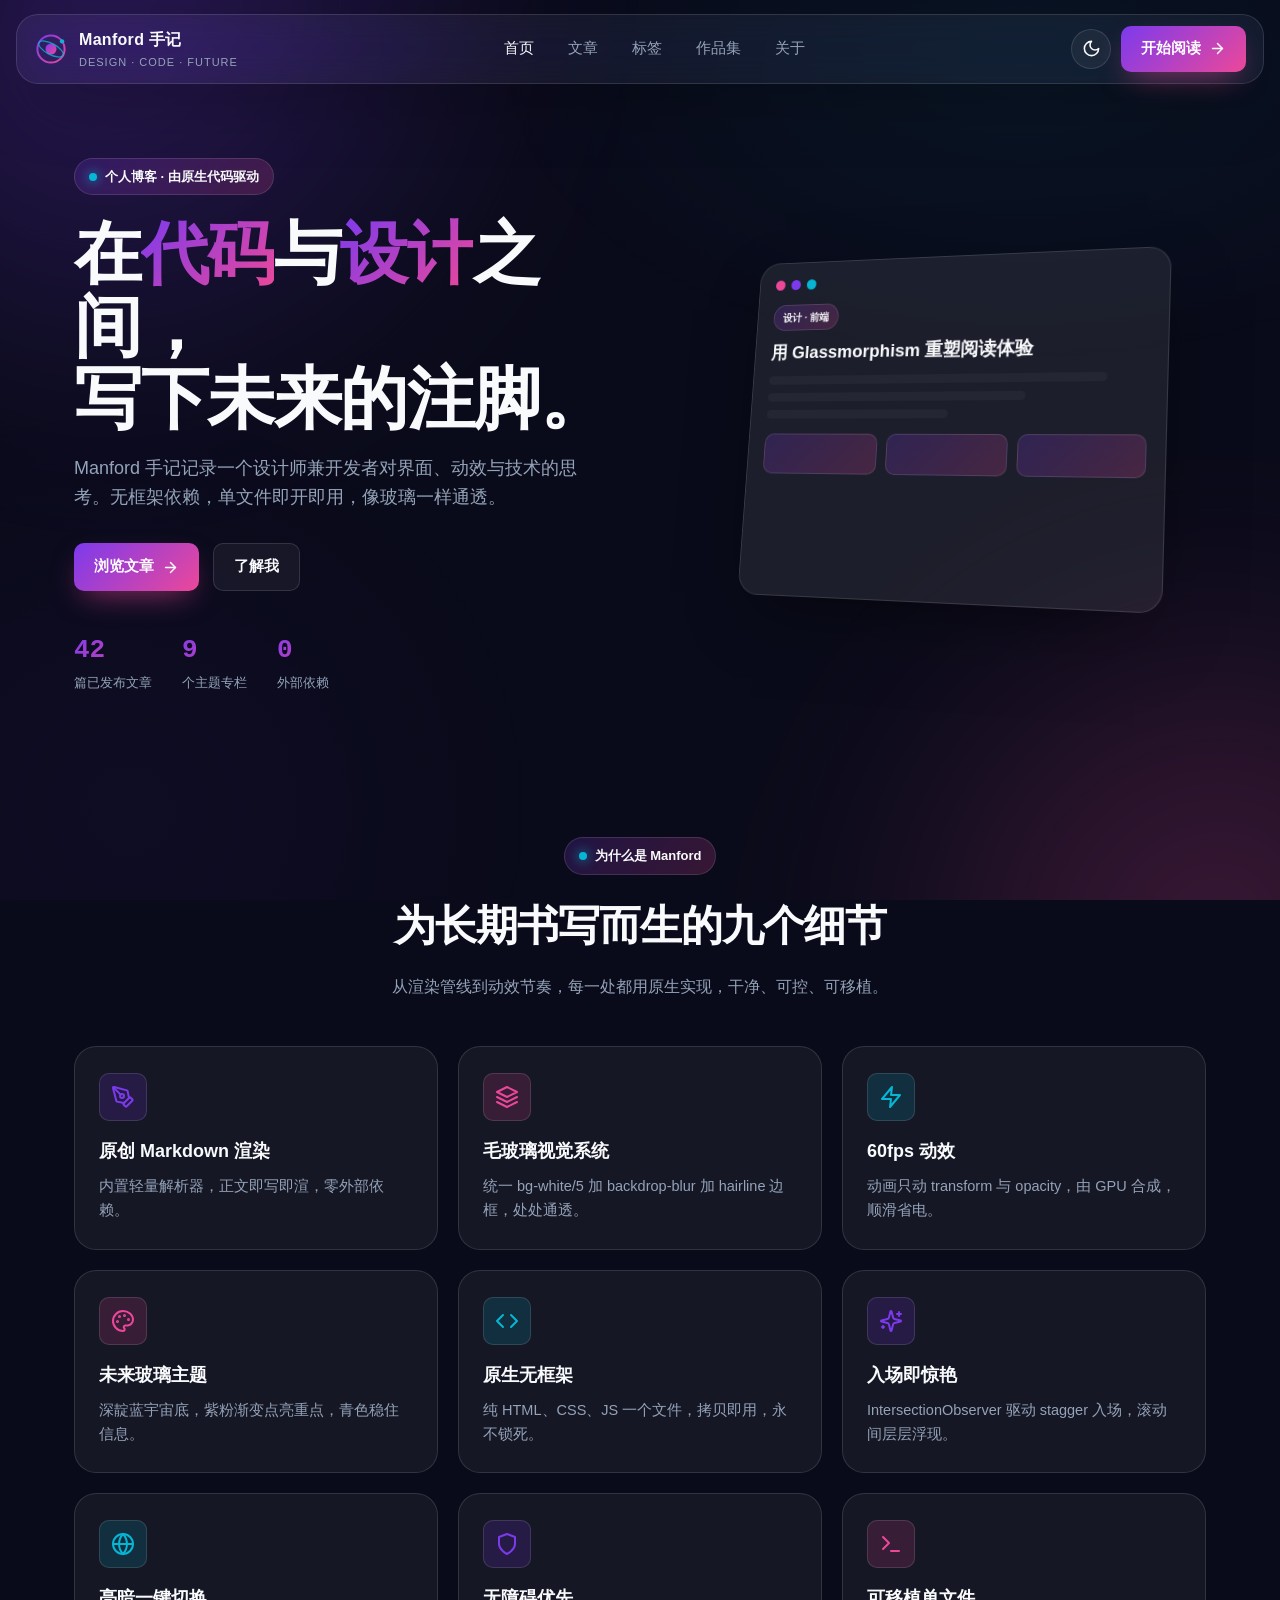
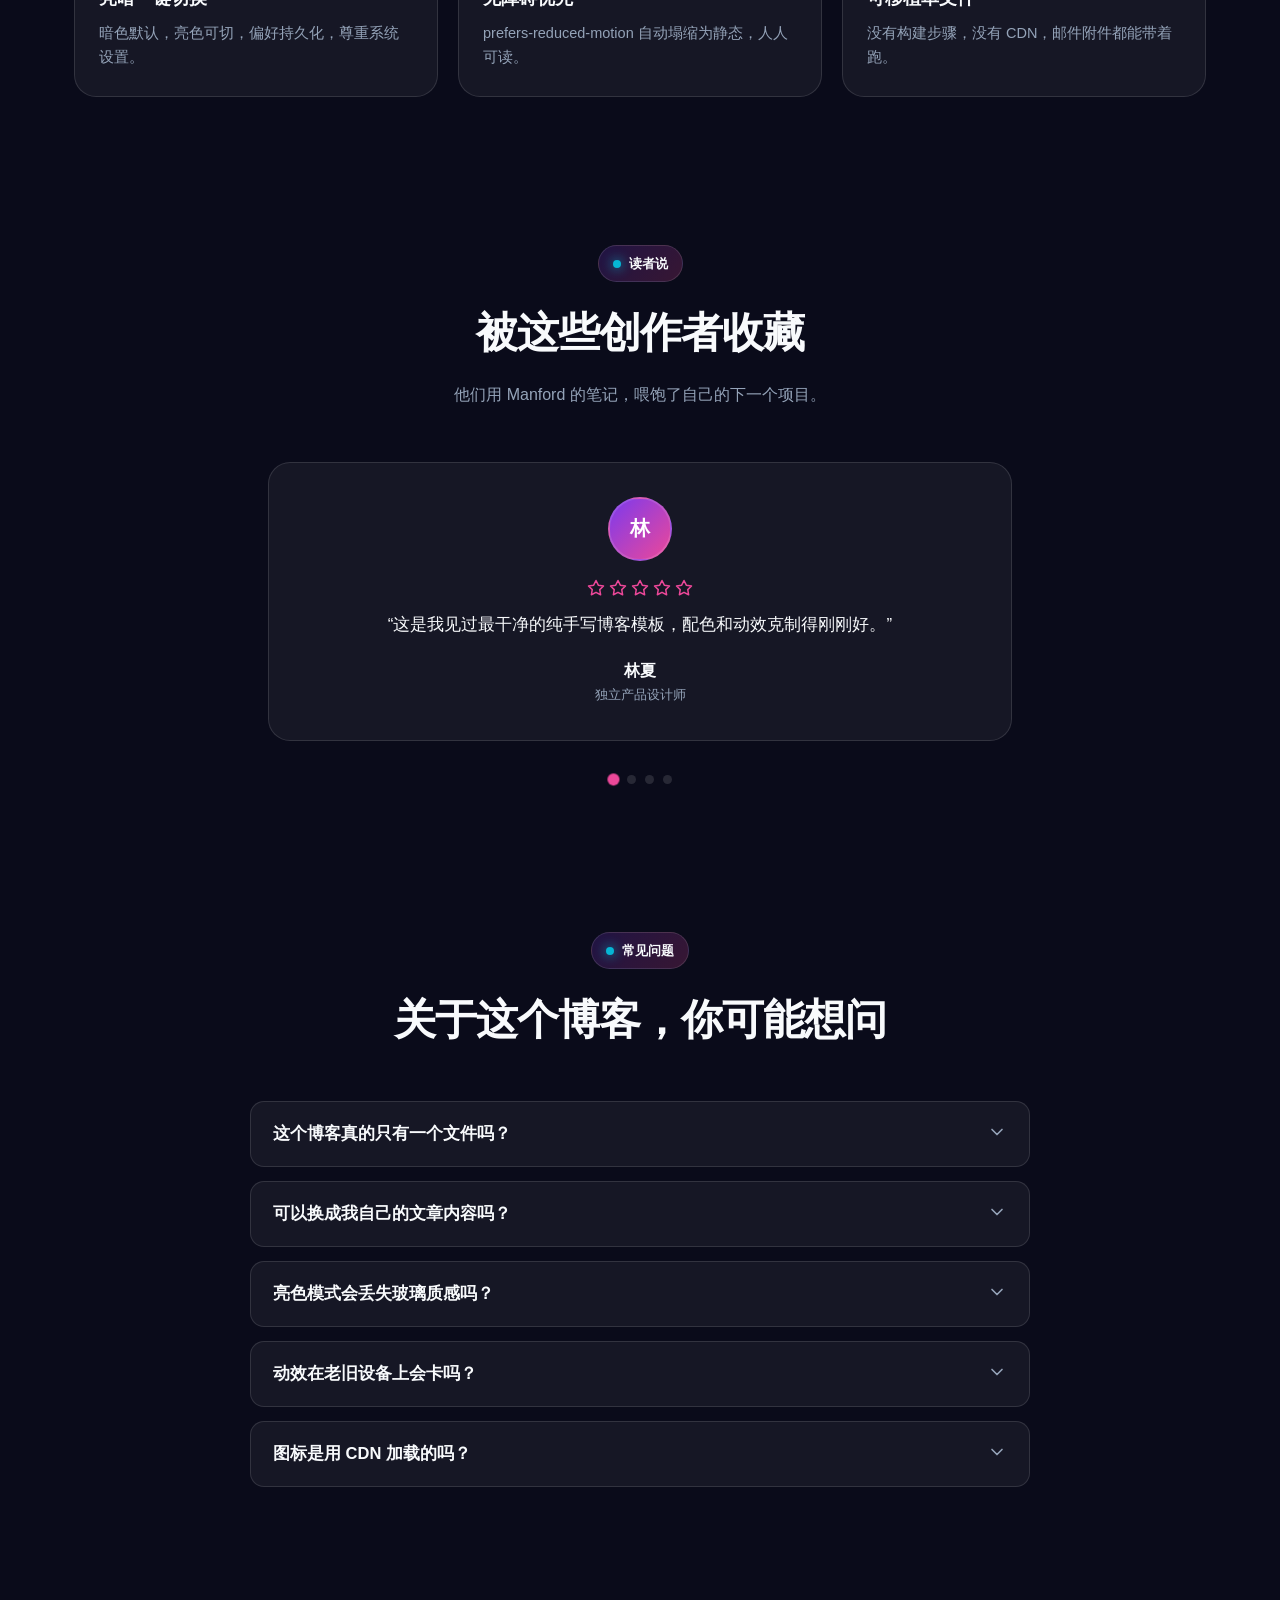
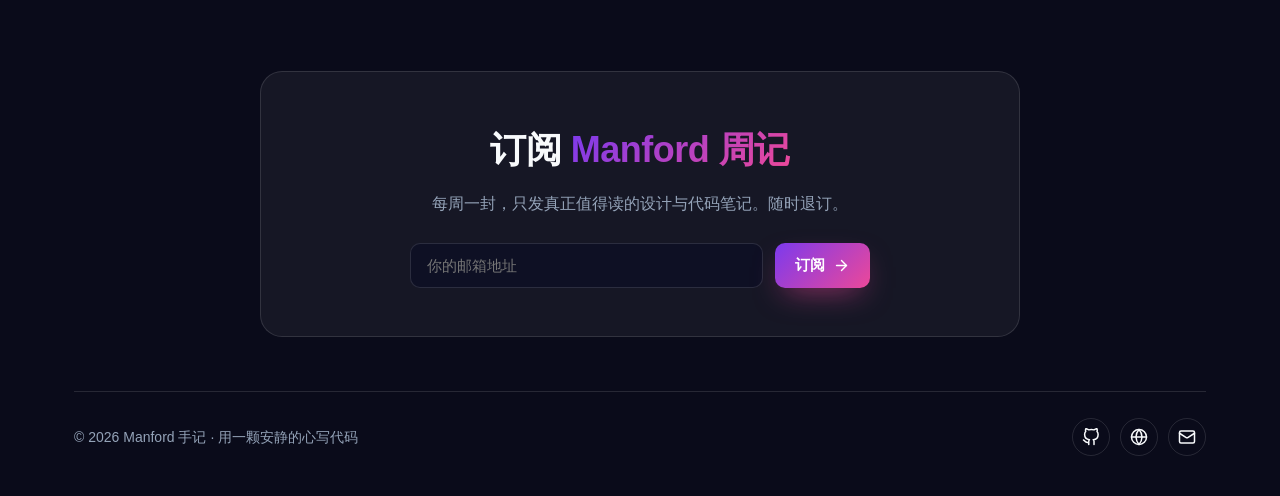
==== commit 69be82c2: "fix: 移动端下拉菜单毛玻璃生效 + 下拉与卡片宽度对齐顶部栏（::before 承担模糊层，dropdown left/right:0，移动端 .wrap padding 16px）" ====
--- a/index.html
+++ b/index.html
@@ -14,7 +14,7 @@
   <div class="bg-grain" aria-hidden="true"></div>
 
   <!-- ============ 导航 ============ -->
-  <header class="nav glass">
+  <header class="nav">
     <a class="brand" href="#/home" data-link>
       <span class="logo">
         <svg viewBox="0 0 40 40" fill="none" xmlns="http://www.w3.org/2000/svg" aria-hidden="true">
@@ -45,6 +45,13 @@
         <svg id="iconMoon" viewBox="0 0 24 24" fill="none" stroke="currentColor" stroke-width="2" stroke-linecap="round"
           stroke-linejoin="round">
           <path d="M12 3a6 6 0 0 0 9 9 9 9 0 1 1-9-9z" />
+        </svg>
+      </button>
+      <button class="icon-btn menu-toggle" id="menuBtn" aria-label="菜单" aria-expanded="false" aria-controls="navLinks">
+        <svg viewBox="0 0 24 24" fill="none" stroke="currentColor" stroke-width="2" stroke-linecap="round">
+          <line class="mbar mbar1" x1="4" y1="7" x2="20" y2="7" />
+          <line class="mbar mbar2" x1="4" y1="12" x2="20" y2="12" />
+          <line class="mbar mbar3" x1="4" y1="17" x2="20" y2="17" />
         </svg>
       </button>
       <a class="btn btn-primary nav-cta" href="#/articles" data-link>开始阅读
--- a/styles.css
+++ b/styles.css
@@ -8,6 +8,7 @@
     --surface:rgba(255,255,255,0.04);
     --glass:rgba(255,255,255,0.05);
     --glass-strong:rgba(255,255,255,0.08);
+    --menu-bg:rgba(14,16,36,0.75);
     --hairline:rgba(255,255,255,0.12);
     --text:#F8FAFC;
     --muted:#94A3B8;
@@ -30,6 +31,7 @@
     --surface:rgba(15,23,42,0.03);
     --glass:rgba(255,255,255,0.55);
     --glass-strong:rgba(255,255,255,0.78);
+    --menu-bg:rgba(255,255,255,0.90);
     --hairline:rgba(15,23,42,0.12);
     --text:#0A0B1A;
     --muted:#475569;
@@ -92,6 +94,14 @@
     gap:16px;padding:12px 18px;margin:0 16px;
     border-radius:var(--radius);
     box-shadow:var(--shadow);
+    isolation:isolate;
+  }
+  .nav::before{
+    content:"";position:absolute;inset:0;border-radius:inherit;
+    background:var(--glass);border:1px solid var(--hairline);
+    backdrop-filter:blur(18px) saturate(140%);
+    -webkit-backdrop-filter:blur(18px) saturate(140%);
+    z-index:-1;
   }
   .brand{display:flex;align-items:center;gap:11px;font-weight:700;letter-spacing:.3px}
   .brand .logo{width:34px;height:34px;flex:0 0 auto}
@@ -124,7 +134,28 @@
   .btn-ghost{background:var(--glass);border:1px solid var(--hairline);color:var(--text)}
   .btn-ghost:hover{transform:translateY(-2px);background:var(--glass-strong)}
   .nav-cta{display:inline-flex}
-  @media(max-width:860px){.nav-links{display:none}.nav-cta{display:none}}
+  .menu-toggle{display:none}
+  @media(max-width:860px){
+    .menu-toggle{display:grid}
+    .menu-toggle .mbar{transform-box:fill-box;transform-origin:center;transition:transform .3s ease,opacity .3s ease}
+    .menu-toggle[aria-expanded="true"] .mbar1{transform:translateY(5px) rotate(45deg)}
+    .menu-toggle[aria-expanded="true"] .mbar3{transform:translateY(-5px) rotate(-45deg)}
+    .menu-toggle[aria-expanded="true"] .mbar2{opacity:0}
+    .nav-links{
+      position:absolute;top:calc(100% + 12px);left:0;right:0;
+      flex-direction:column;align-items:stretch;gap:4px;padding:12px;
+      border-radius:var(--radius);background:var(--menu-bg);
+      border:1px solid var(--hairline);box-shadow:var(--shadow);
+      backdrop-filter:blur(24px) saturate(150%);-webkit-backdrop-filter:blur(24px) saturate(150%);
+      opacity:0;visibility:hidden;transform:translateY(-10px);
+      transition:opacity .3s ease,transform .3s ease,visibility .3s ease;z-index:40;
+    }
+    .nav-links.open{opacity:1;visibility:visible;transform:translateY(0)}
+    .nav-links a{padding:13px 14px;font-size:15.5px}
+    .wrap{padding:0 16px}
+    .nav-links a:hover{transform:none}
+    .nav-cta{display:none}
+  }
 
   /* ===== 视图切换 ===== */
   .view{display:none;padding-top:118px}
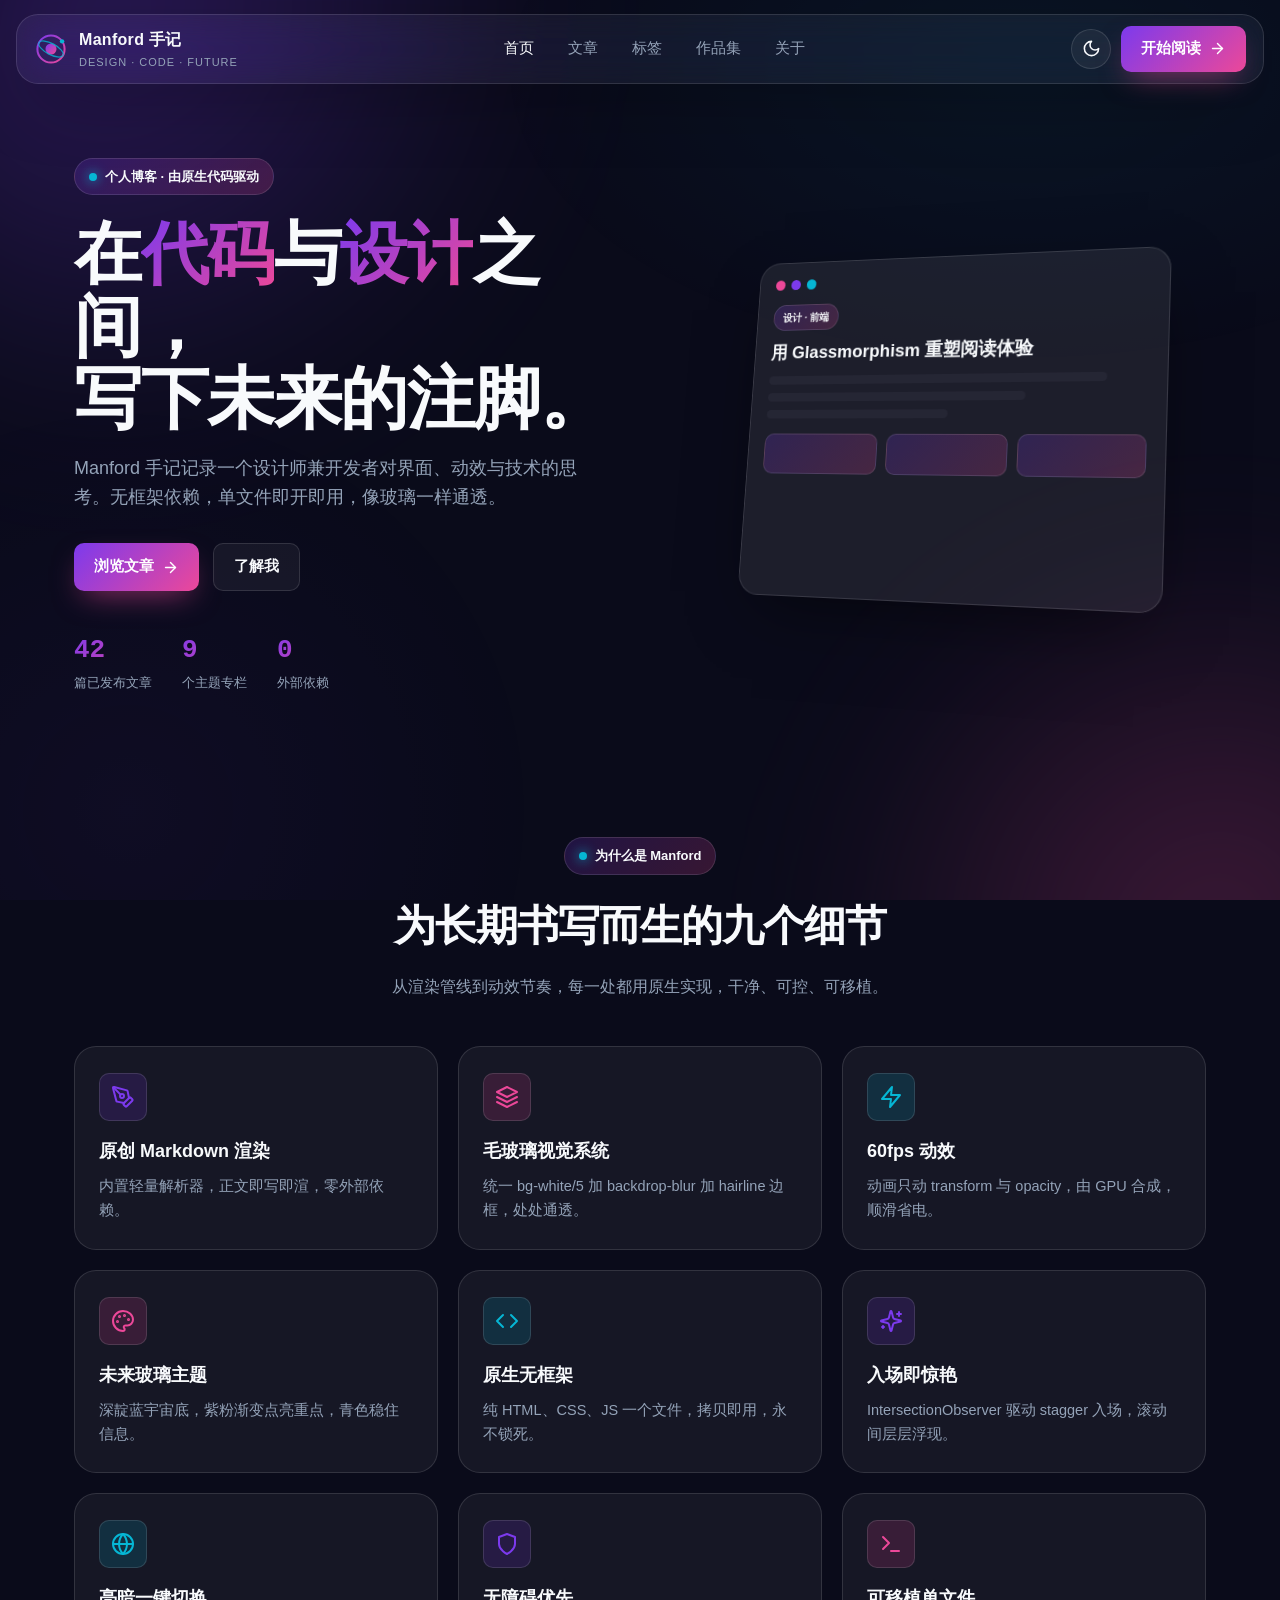
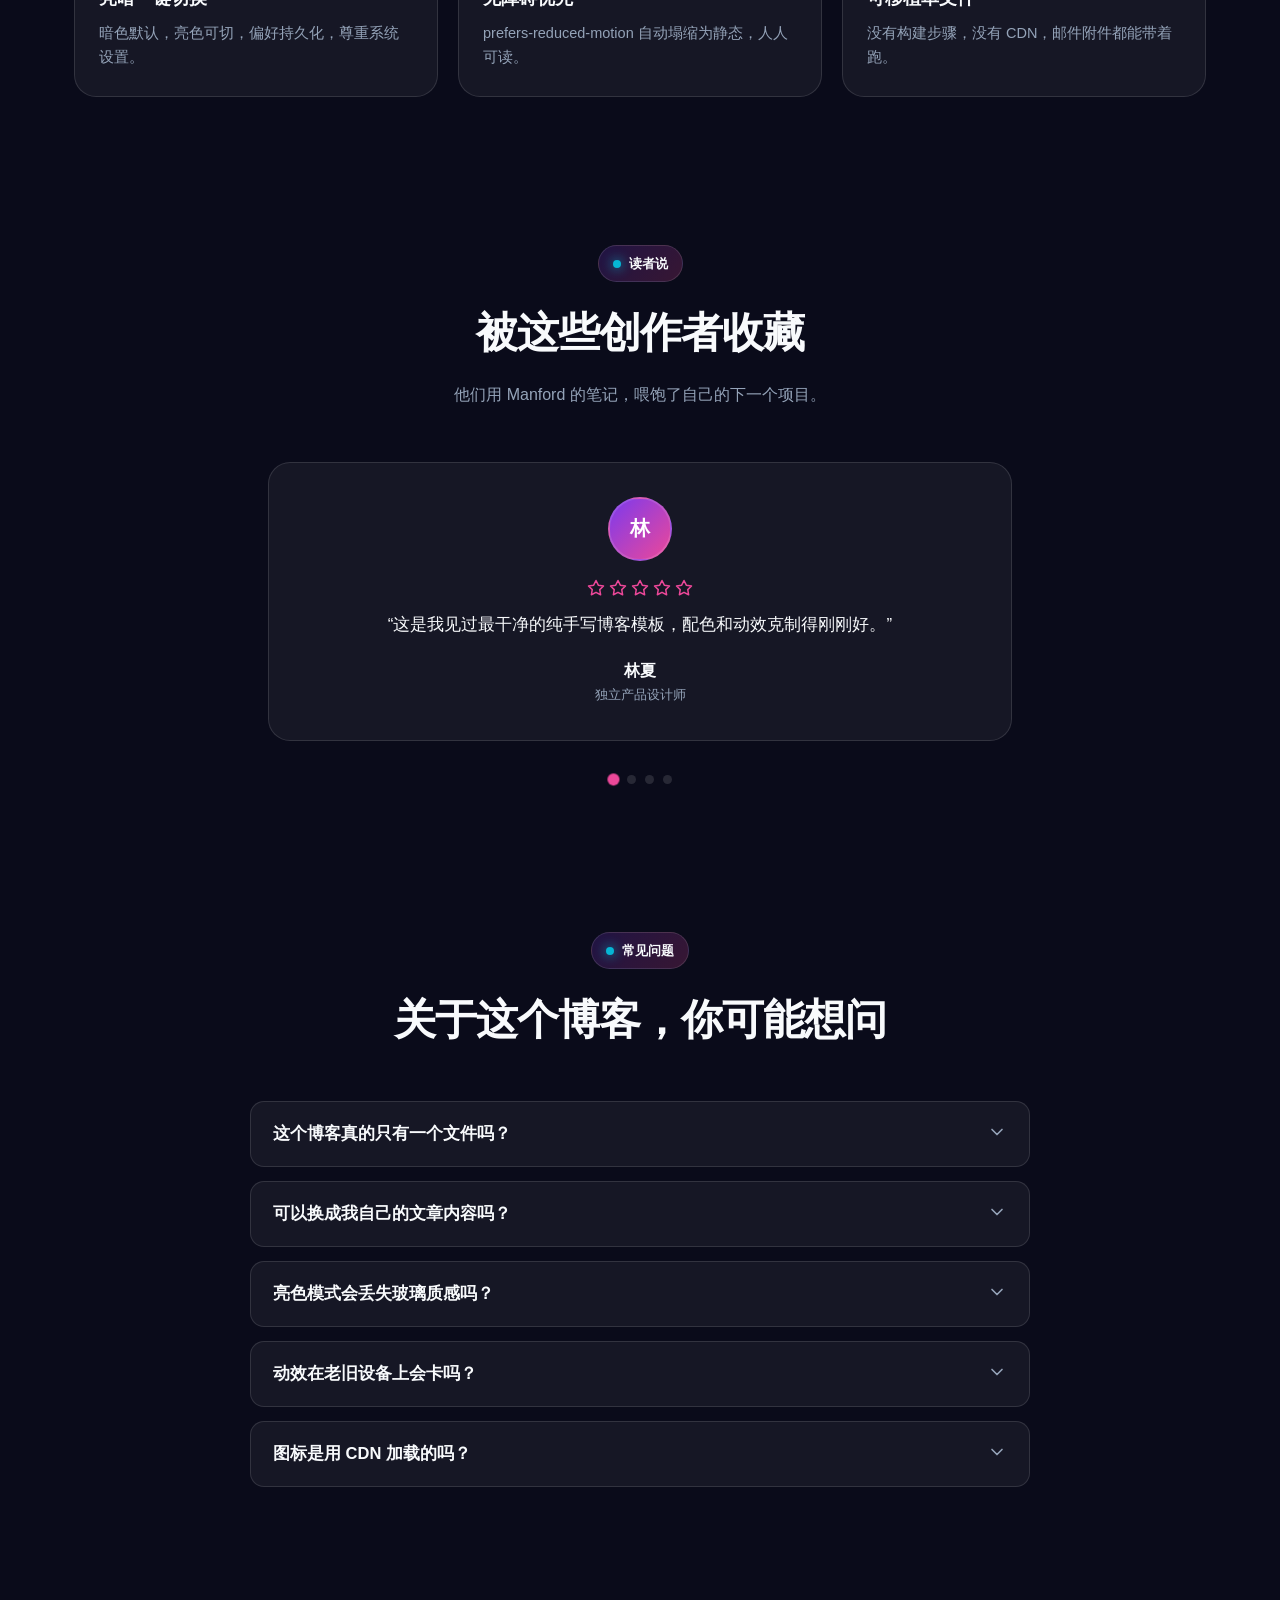
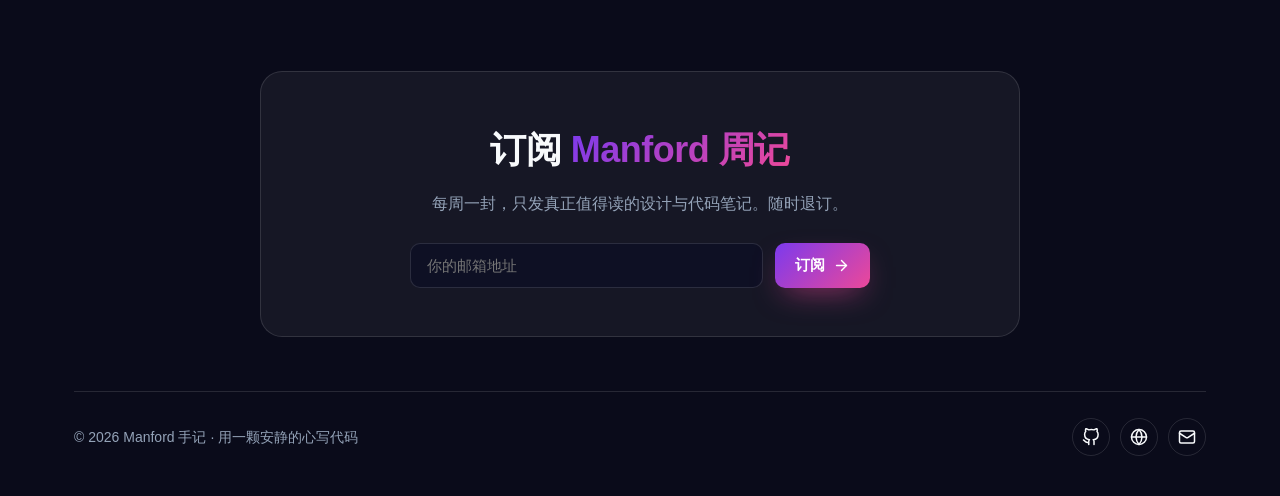
==== commit 4851b2f3: "feat: 绿金皮肤(白天/黑夜/绿金三选项) + 文章标签筛选栏毛玻璃背景(复用 --menu-bg 与 blur(24px))" ====
--- a/index.html
+++ b/index.html
@@ -41,12 +41,13 @@
       <a href="#/about" data-link data-view="about">关于</a>
     </nav>
     <div class="nav-actions">
-      <button class="icon-btn" id="themeBtn" aria-label="切换主题" title="切换亮暗">
-        <svg id="iconMoon" viewBox="0 0 24 24" fill="none" stroke="currentColor" stroke-width="2" stroke-linecap="round"
-          stroke-linejoin="round">
-          <path d="M12 3a6 6 0 0 0 9 9 9 9 0 1 1-9-9z" />
-        </svg>
+      <button class="icon-btn" id="themeBtn" aria-label="切换主题" title="主题：白天 / 黑夜 / 绿金" aria-haspopup="true" aria-expanded="false">
       </button>
+      <div class="theme-pop" id="themePop" role="menu" aria-label="选择主题">
+        <button class="theme-opt" data-theme-opt="light" role="menuitem"><span class="sw sw-light"></span><span>白天</span></button>
+        <button class="theme-opt" data-theme-opt="dark" role="menuitem"><span class="sw sw-dark"></span><span>黑夜</span></button>
+        <button class="theme-opt" data-theme-opt="green" role="menuitem"><span class="sw sw-green"></span><span>绿金</span></button>
+      </div>
       <button class="icon-btn menu-toggle" id="menuBtn" aria-label="菜单" aria-expanded="false" aria-controls="navLinks">
         <svg viewBox="0 0 24 24" fill="none" stroke="currentColor" stroke-width="2" stroke-linecap="round">
           <line class="mbar mbar1" x1="4" y1="7" x2="20" y2="7" />
--- a/styles.css
+++ b/styles.css
@@ -38,6 +38,24 @@
     --grad-soft:linear-gradient(135deg,rgba(124,58,237,0.14),rgba(236,72,153,0.14));
     --shadow:0 24px 70px -28px rgba(15,23,42,0.30);
   }
+  /* ===== 绿金皮肤：韩立青衫绿 + 暖金，深墨绿底、近白微绿字，长时间阅读不累 ===== */
+  [data-theme="green"]{
+    --bg:#06140E;
+    --bg-2:#0A1E15;
+    --surface:rgba(255,255,255,0.04);
+    --glass:rgba(255,255,255,0.05);
+    --glass-strong:rgba(255,255,255,0.08);
+    --menu-bg:rgba(8,24,17,0.80);
+    --hairline:rgba(170,225,195,0.16);
+    --text:#EDF7EF;
+    --muted:#90BFA6;
+    --violet:#3DDC97;   /* 主绿（竹青绿） */
+    --pink:#E6B450;     /* 金（暖金，非刺眼明黄） */
+    --cyan:#5FE3C0;     /* 青绿（保留第三色） */
+    --grad:linear-gradient(135deg,#3DDC97 0%,#E6B450 100%);
+    --grad-soft:linear-gradient(135deg,rgba(61,220,151,0.18),rgba(230,180,80,0.18));
+    --shadow:0 24px 70px -24px rgba(0,0,0,0.62);
+  }
 
   *{box-sizing:border-box;margin:0;padding:0}
   html{scroll-behavior:smooth}
@@ -114,7 +132,32 @@
   }
   .nav-links a:hover{color:var(--text);background:var(--glass-strong);transform:translateY(-1px)}
   .nav-links a.active{color:var(--text)}
-  .nav-actions{display:flex;align-items:center;gap:10px}
+  .nav-actions{position:relative;display:flex;align-items:center;gap:10px}
+  /* 主题选择弹窗：毛玻璃一致，仅 transform/opacity 动画 */
+  .theme-pop{
+    position:absolute;top:calc(100% + 10px);right:0;z-index:60;
+    display:flex;flex-direction:column;gap:4px;padding:8px;
+    min-width:152px;border-radius:var(--radius-sm);
+    background:var(--menu-bg);border:1px solid var(--hairline);
+    box-shadow:var(--shadow);
+    backdrop-filter:blur(22px) saturate(140%);-webkit-backdrop-filter:blur(22px) saturate(140%);
+    opacity:0;visibility:hidden;transform:translateY(-8px);
+    transition:opacity .22s ease,transform .22s ease,visibility .22s;
+  }
+  .theme-pop.open{opacity:1;visibility:visible;transform:translateY(0)}
+  .theme-opt{
+    display:flex;align-items:center;gap:10px;width:100%;
+    padding:9px 12px;border-radius:var(--radius-xs);
+    background:transparent;border:1px solid transparent;
+    color:var(--text);font-size:14.5px;cursor:pointer;font-family:var(--font);
+    transition:background .2s ease,transform .2s ease;
+  }
+  .theme-opt:hover{background:var(--glass-strong);transform:translateY(-1px)}
+  .theme-opt.active{border-color:var(--hairline);background:var(--glass)}
+  .theme-opt .sw{width:18px;height:18px;border-radius:6px;border:1px solid var(--hairline);flex:0 0 auto}
+  .sw-light{background:linear-gradient(135deg,#EEF1F8,#C9D2E4)}
+  .sw-dark{background:linear-gradient(135deg,#0A0B1A,#23264A)}
+  .sw-green{background:linear-gradient(135deg,#3DDC97,#E6B450)}
   .icon-btn{
     width:40px;height:40px;display:grid;place-items:center;border-radius:50%;
     border:1px solid var(--hairline);background:var(--glass);color:var(--text);cursor:pointer;
@@ -261,7 +304,7 @@
   /* ===== 文章列表 ===== */
   .posts-layout{display:grid;grid-template-columns:230px 1fr;gap:34px;align-items:start}
   @media(max-width:860px){.posts-layout{grid-template-columns:1fr}}
-  .tag-side{position:sticky;top:118px;padding:22px;border-radius:var(--radius);background:var(--glass);border:1px solid var(--hairline)}
+  .tag-side{position:sticky;top:118px;padding:22px;border-radius:var(--radius);background:var(--menu-bg);border:1px solid var(--hairline);box-shadow:var(--shadow);backdrop-filter:blur(24px) saturate(150%);-webkit-backdrop-filter:blur(24px) saturate(150%)}
   .tag-side h4{font-size:13px;text-transform:uppercase;letter-spacing:1.4px;color:var(--muted);margin-bottom:14px}
   .tag-list{display:flex;flex-wrap:wrap;gap:9px}
   .tag-pill{font-size:13px;padding:7px 13px;border-radius:999px;background:var(--surface);border:1px solid var(--hairline);color:var(--muted);cursor:pointer;transition:transform .25s ease,color .25s ease,background .25s ease}
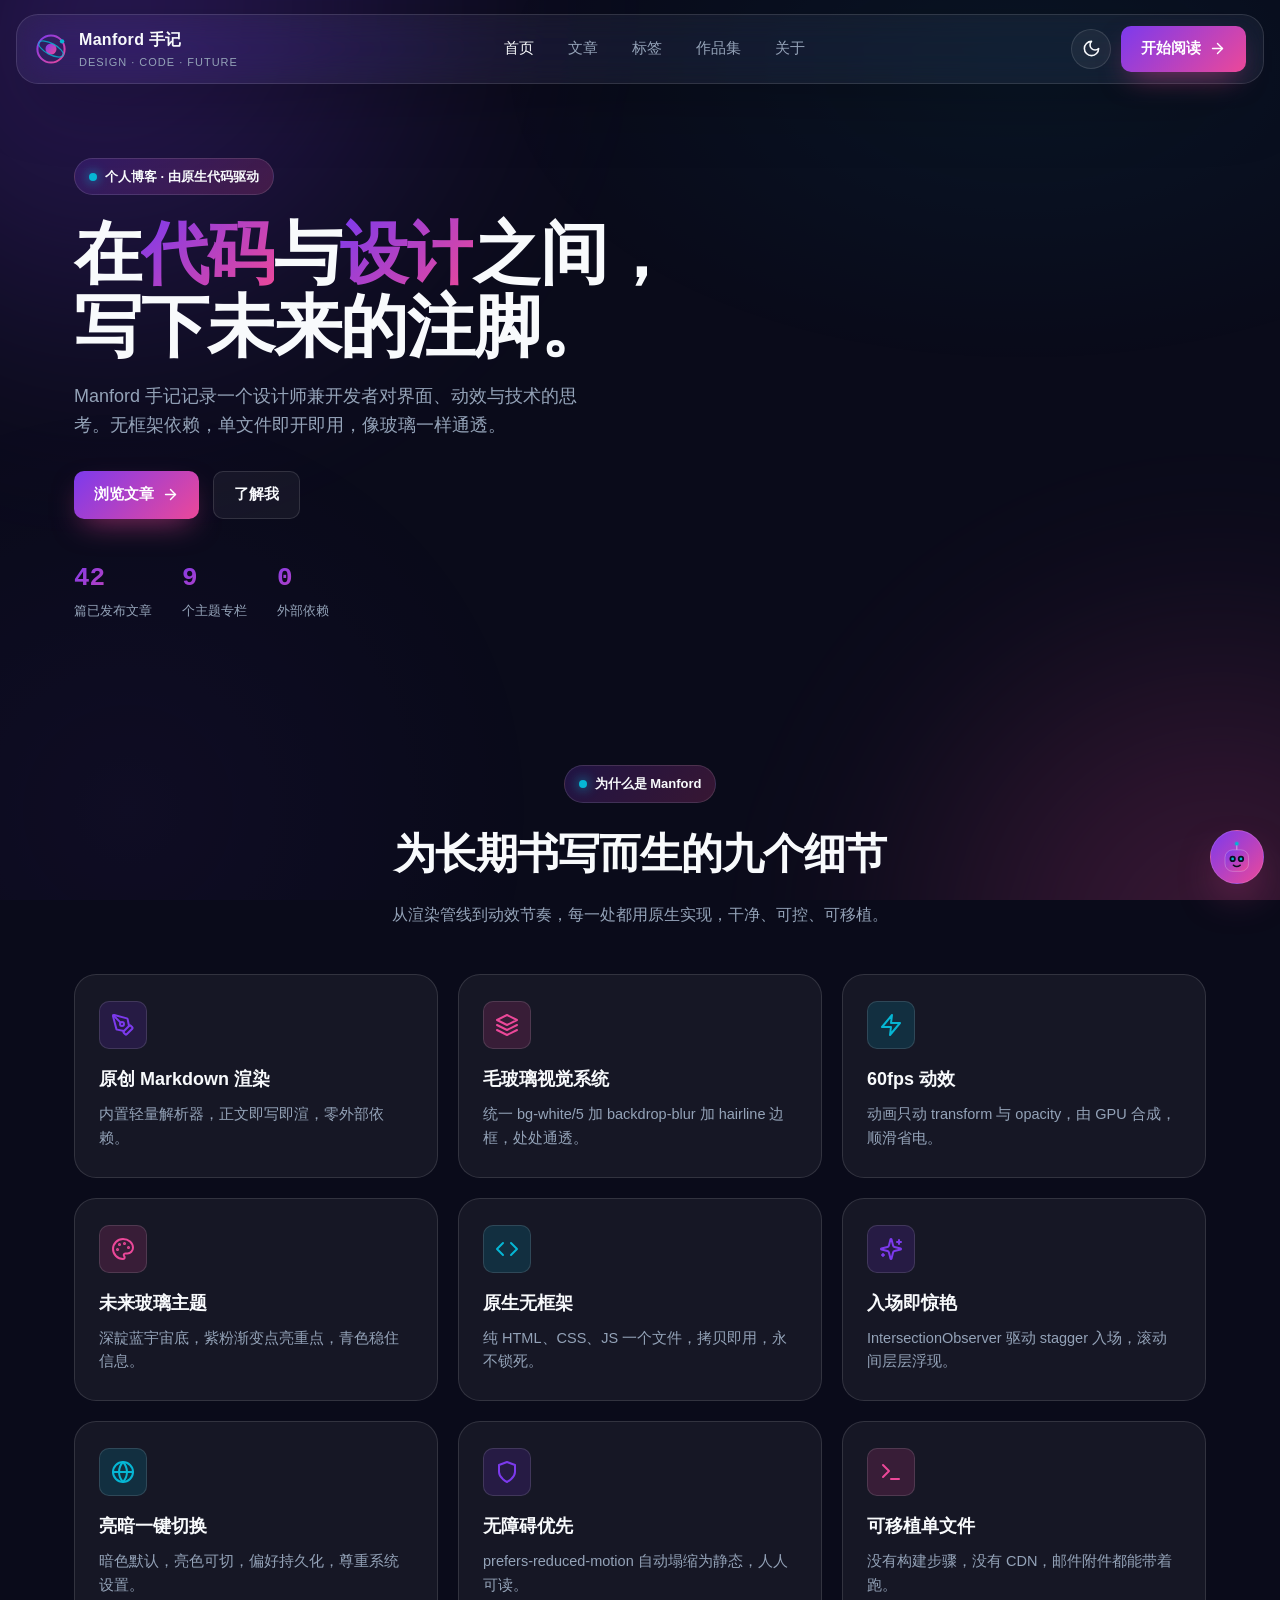
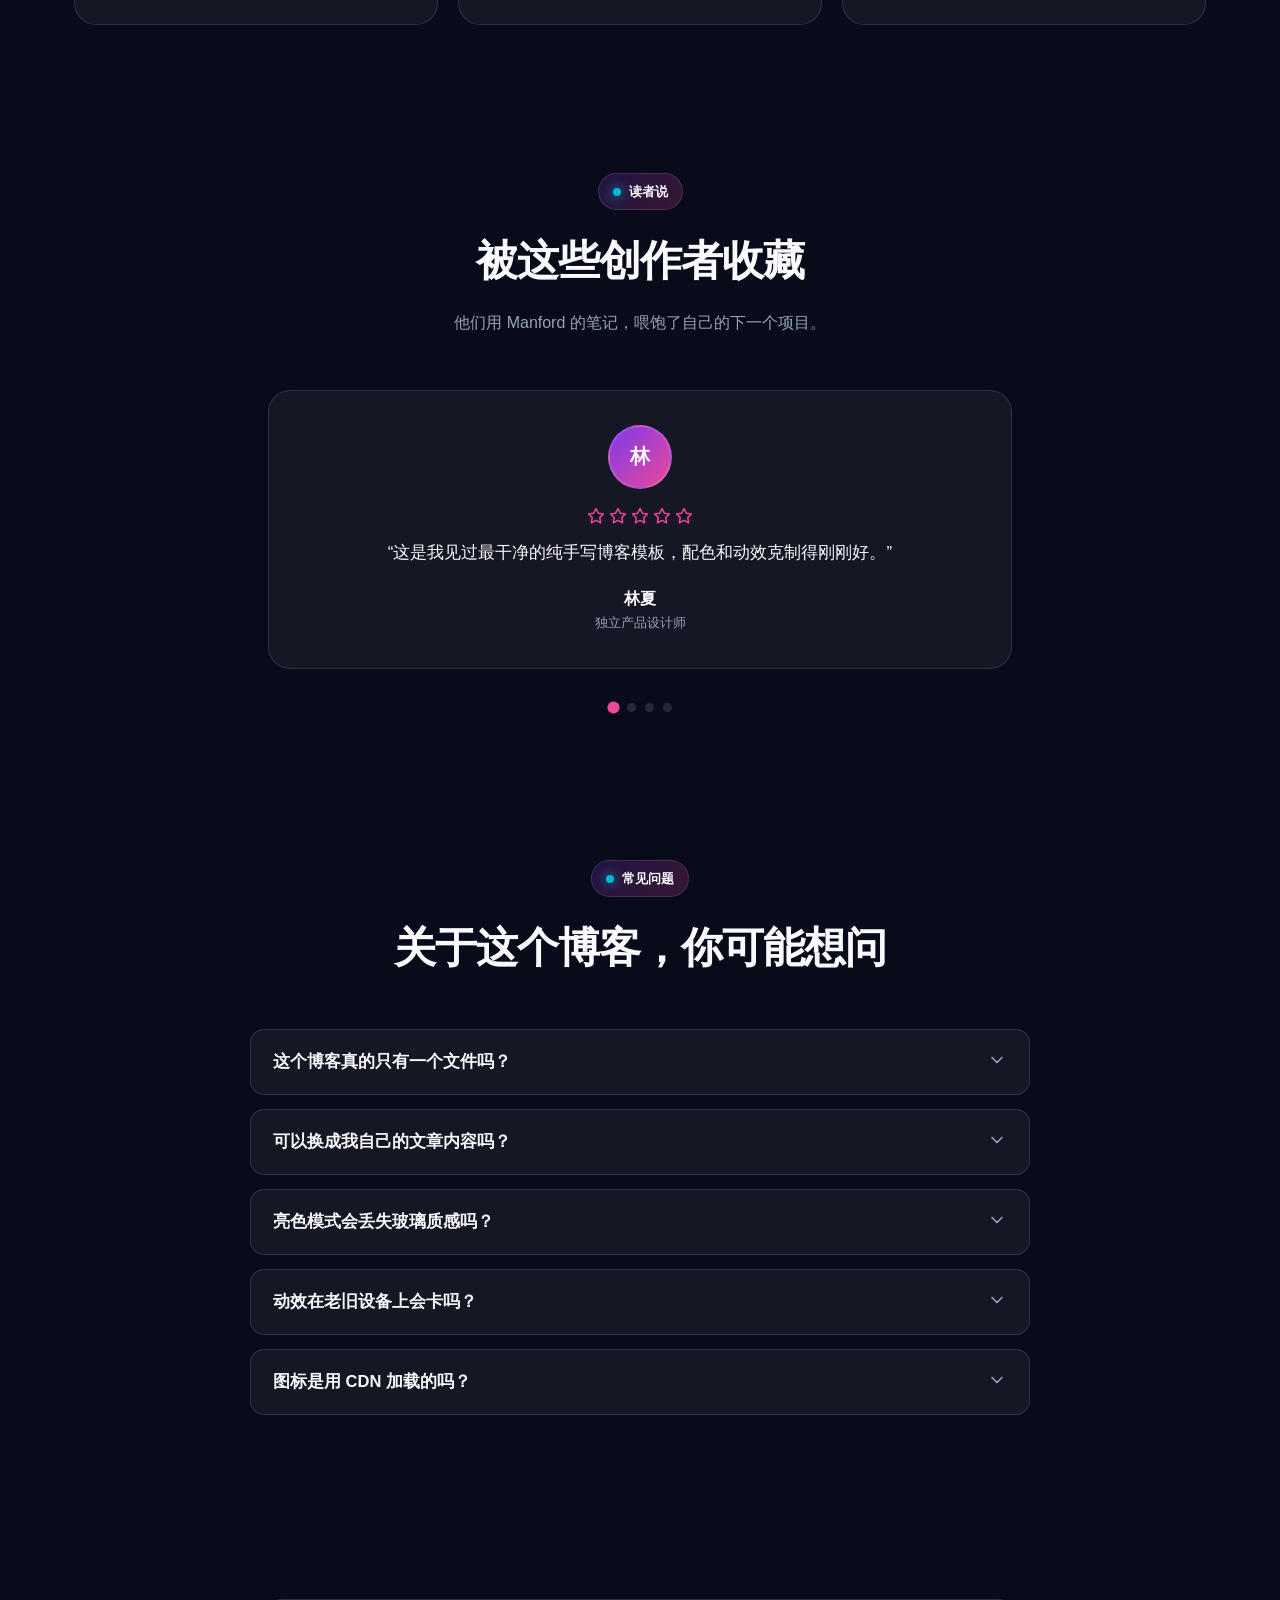
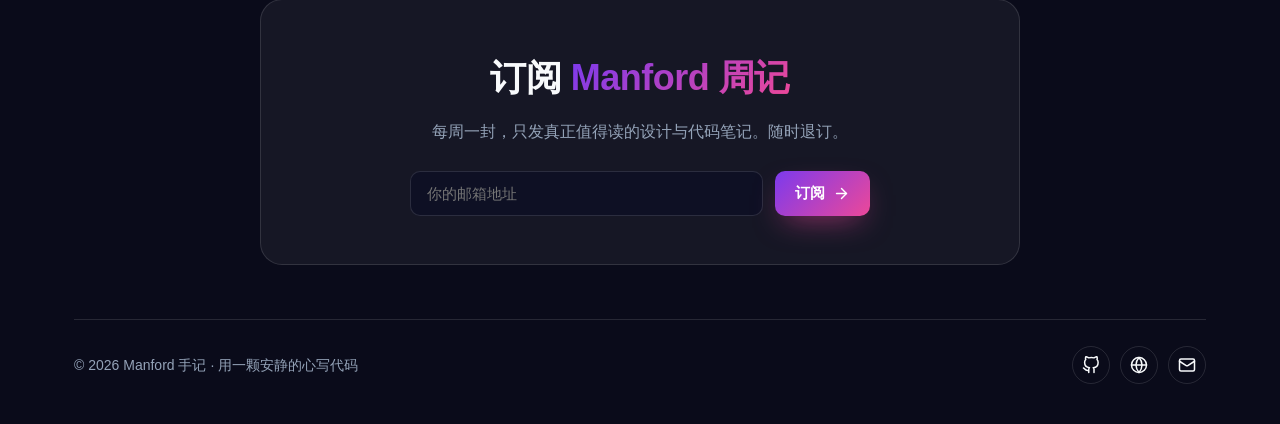
==== commit decad634: "feat: 悬浮 AI 伙伴贴边缩小；修复眨眼/跟随与主题色；删除 hero 死代码；接入智谱对话(前端就绪，代理待部署)" ====
--- a/index.html
+++ b/index.html
@@ -102,21 +102,6 @@
                 </div>
               </div>
             </div>
-            <div class="mockup-stage reveal">
-              <div class="mockup">
-                <div class="bar"><i></i><i></i><i></i></div>
-                <span class="tag">设计 · 前端</span>
-                <h3>用 Glassmorphism 重塑阅读体验</h3>
-                <div class="line w90"></div>
-                <div class="line w70"></div>
-                <div class="line w50"></div>
-                <div class="mini">
-                  <div class="chip"></div>
-                  <div class="chip"></div>
-                  <div class="chip"></div>
-                </div>
-              </div>
-            </div>
           </div>
         </div>
 
@@ -316,6 +301,56 @@
     <span id="toastMsg">已订阅，欢迎来到 Manford。</span>
   </div>
 
+  <!-- 悬浮 AI 伙伴 -->
+  <div class="bot-fab" id="botFab" role="button" tabindex="0" aria-label="打开 AI 伙伴对话">
+    <svg class="bot-fab-svg" viewBox="0 0 120 120" aria-hidden="true">
+      <defs>
+        <linearGradient id="fabGrad" x1="0" y1="0" x2="1" y2="1">
+          <stop offset="0" class="rb-hg-1"/>
+          <stop offset="1" class="rb-hg-2"/>
+        </linearGradient>
+        <filter id="fabGlow" x="-60%" y="-60%" width="220%" height="220%">
+          <feGaussianBlur stdDeviation="3" result="b"/>
+          <feMerge><feMergeNode in="b"/><feMergeNode in="SourceGraphic"/></feMerge>
+        </filter>
+      </defs>
+      <g id="fabRobot">
+        <line x1="60" y1="40" x2="60" y2="26" stroke="rgba(255,255,255,.5)" stroke-width="3" stroke-linecap="round"/>
+        <circle cx="60" cy="22" r="5" class="rb-antenna" filter="url(#fabGlow)"/>
+        <rect x="26" y="40" width="68" height="62" rx="22" fill="url(#fabGrad)"/>
+        <rect x="26" y="40" width="68" height="62" rx="22" fill="none" stroke="rgba(255,255,255,.35)" stroke-width="2"/>
+        <g class="bot-eye">
+          <circle cx="48" cy="66" r="9" fill="#0B0D1F"/>
+          <circle class="bot-pupil rb-eye-color" cx="48" cy="66" r="4"/>
+        </g>
+        <g class="bot-eye">
+          <circle cx="72" cy="66" r="9" fill="#0B0D1F"/>
+          <circle class="bot-pupil rb-eye-color" cx="72" cy="66" r="4"/>
+        </g>
+        <path d="M50 84 Q60 92 70 84" fill="none" stroke="#0B0D1F" stroke-width="4" stroke-linecap="round"/>
+      </g>
+    </svg>
+    <span class="bot-fab-pulse"></span>
+  </div>
+
+  <!-- AI 伙伴对话面板 -->
+  <div class="bot-panel" id="botPanel" aria-hidden="true">
+    <div class="bot-panel-head">
+      <div class="bot-panel-title">
+        <span class="bot-avatar"><svg viewBox="0 0 24 24" fill="none" stroke="#fff" stroke-width="2" stroke-linecap="round" stroke-linejoin="round"><rect x="4" y="8" width="16" height="12" rx="4"/><path d="M12 8V4M9 2h6"/><circle cx="9.5" cy="14" r="1.3" fill="#fff" stroke="none"/><circle cx="14.5" cy="14" r="1.3" fill="#fff" stroke="none"/></svg></span>
+        <div><strong>AI 伙伴</strong><small>在线 · 演示对话</small></div>
+      </div>
+      <button class="bot-close" id="botClose" aria-label="关闭">
+        <svg viewBox="0 0 24 24" fill="none" stroke="currentColor" stroke-width="2" stroke-linecap="round" stroke-linejoin="round"><line x1="18" y1="6" x2="6" y2="18"/><line x1="6" y1="6" x2="18" y2="18"/></svg>
+      </button>
+    </div>
+    <div class="bot-msgs" id="botMsgs"></div>
+    <form class="bot-input" id="botForm">
+      <input type="text" id="botText" placeholder="说点什么…" aria-label="输入消息" autocomplete="off" />
+      <button type="submit" class="btn btn-primary">发送</button>
+    </form>
+  </div>
+
   <script src="app.js"></script>
 </body>
 
--- a/styles.css
+++ b/styles.css
@@ -8,7 +8,7 @@
     --surface:rgba(255,255,255,0.04);
     --glass:rgba(255,255,255,0.05);
     --glass-strong:rgba(255,255,255,0.08);
-    --menu-bg:rgba(14,16,36,0.75);
+    --menu-bg:rgba(14,16,36,0.88);
     --hairline:rgba(255,255,255,0.12);
     --text:#F8FAFC;
     --muted:#94A3B8;
@@ -31,7 +31,7 @@
     --surface:rgba(15,23,42,0.03);
     --glass:rgba(255,255,255,0.55);
     --glass-strong:rgba(255,255,255,0.78);
-    --menu-bg:rgba(255,255,255,0.90);
+    --menu-bg:rgba(255,255,255,0.96);
     --hairline:rgba(15,23,42,0.12);
     --text:#0A0B1A;
     --muted:#475569;
@@ -45,7 +45,7 @@
     --surface:rgba(255,255,255,0.04);
     --glass:rgba(255,255,255,0.05);
     --glass-strong:rgba(255,255,255,0.08);
-    --menu-bg:rgba(8,24,17,0.80);
+    --menu-bg:rgba(8,24,17,0.90);
     --hairline:rgba(170,225,195,0.16);
     --text:#EDF7EF;
     --muted:#90BFA6;
@@ -203,7 +203,7 @@
   /* ===== 视图切换 ===== */
   .view{display:none;padding-top:118px}
   .view.active{display:block;animation:viewIn .5s ease both}
-  @keyframes viewIn{from{opacity:0;transform:translateY(14px)}to{opacity:1;transform:none}}
+  @keyframes viewIn{from{opacity:0}to{opacity:1}}
 
   /* ===== 入场动画（仅 transform/opacity）===== */
   .reveal{opacity:0;transform:translateY(26px);transition:opacity .7s ease,transform .7s cubic-bezier(.2,.7,.2,1)}
@@ -211,7 +211,7 @@
 
   /* ===== Hero ===== */
   .hero{padding:40px 0 70px}
-  .hero-grid{display:grid;grid-template-columns:1.05fr .95fr;gap:40px;align-items:center}
+  .hero-grid{display:block}
   .pill{
     display:inline-flex;align-items:center;gap:8px;font-size:13px;font-weight:600;
     padding:7px 14px;border-radius:999px;background:var(--grad-soft);border:1px solid var(--hairline);
@@ -250,7 +250,63 @@
   .mockup .line.w70{width:70%}.mockup .line.w90{width:90%}.mockup .line.w50{width:50%}
   .mockup .mini{margin-top:16px;display:flex;gap:10px}
   .mockup .mini .chip{flex:1;height:42px;border-radius:var(--radius-xs);background:var(--grad-soft);border:1px solid var(--hairline)}
-  @media(max-width:860px){.hero-grid{grid-template-columns:1fr}.mockup-stage{margin-top:30px}}
+  @media(max-width:860px){.hero{padding:32px 0 44px}}
+
+  /* ===== 悬浮 AI 伙伴（颜色跟随主题） ===== */
+  .rb-hg-1{stop-color:var(--violet)}
+  .rb-hg-2{stop-color:var(--pink)}
+  .rb-antenna{fill:var(--cyan)}
+  .rb-eye-color{fill:var(--cyan)}
+
+  /* 右下角悬浮小机器人 */
+  .bot-fab{
+    position:fixed;right:16px;bottom:16px;z-index:70;width:54px;height:54px;border-radius:50%;
+    background:var(--grad);border:1px solid var(--hairline);cursor:pointer;
+    box-shadow:0 18px 40px -12px rgba(236,72,153,.55);
+    display:grid;place-items:center;
+    transition:transform .3s ease,box-shadow .3s ease,opacity .3s ease;
+  }
+  .bot-fab:hover{transform:translateY(-3px) scale(1.05)}
+  .bot-fab.hidden{opacity:0;pointer-events:none;transform:scale(.5)}
+  .bot-fab-svg{width:80%;height:80%;display:block;overflow:visible}
+  #fabRobot{transform-box:fill-box;transform-origin:center;animation:rb-breathe 4.5s ease-in-out infinite}
+  @keyframes rb-breathe{0%,100%{transform:scale(1)}50%{transform:scale(1.05)}}
+  .bot-eye{transform-box:fill-box;transform-origin:center;transition:transform .09s ease}
+  .bot-eye.blink{transform:scaleY(.08)}
+  .bot-fab-pulse{position:absolute;inset:0;border-radius:50%;border:2px solid var(--pink);opacity:0;animation:botPulse 2.4s ease-out infinite}
+  @keyframes botPulse{0%{transform:scale(1);opacity:.55}100%{transform:scale(1.5);opacity:0}}
+
+  /* 对话面板 */
+  .bot-panel{
+    position:fixed;right:16px;bottom:16px;z-index:85;width:min(360px,calc(100vw - 32px));
+    height:min(520px,calc(100vh - 48px));border-radius:var(--radius);
+    background:var(--menu-bg);border:1px solid var(--hairline);
+    backdrop-filter:blur(22px) saturate(150%);-webkit-backdrop-filter:blur(22px) saturate(150%);
+    box-shadow:var(--shadow);display:flex;flex-direction:column;overflow:hidden;
+    opacity:0;visibility:hidden;transform:translateY(20px) scale(.96);
+    transition:opacity .3s ease,transform .3s ease,visibility .3s ease;
+  }
+  .bot-panel.open{opacity:1;visibility:visible;transform:none}
+  .bot-panel-head{display:flex;align-items:center;justify-content:space-between;gap:10px;padding:15px 16px;border-bottom:1px solid var(--hairline)}
+  .bot-panel-title{display:flex;align-items:center;gap:11px;min-width:0}
+  .bot-avatar{width:40px;height:40px;border-radius:50%;background:var(--grad);display:grid;place-items:center;flex:0 0 auto}
+  .bot-avatar svg{width:23px;height:23px}
+  .bot-panel-title strong{display:block;font-size:15px;line-height:1.2}
+  .bot-panel-title small{font-size:12px;color:var(--muted)}
+  .bot-close{width:34px;height:34px;flex:0 0 auto;display:grid;place-items:center;border-radius:50%;border:1px solid var(--hairline);background:var(--glass);color:var(--text);cursor:pointer;transition:transform .25s ease}
+  .bot-close:hover{transform:rotate(90deg)}
+  .bot-close svg{width:17px;height:17px}
+  .bot-msgs{flex:1;overflow:auto;padding:18px;display:flex;flex-direction:column;gap:12px}
+  .bot-msg{display:flex}
+  .bot-msg.user{justify-content:flex-end}
+  .bot-bubble{max-width:82%;padding:10px 14px;border-radius:16px;font-size:14px;line-height:1.55;word-break:break-word;white-space:pre-wrap}
+  .bot-msg.bot .bot-bubble{background:var(--glass-strong);border:1px solid var(--hairline);border-bottom-left-radius:5px}
+  .bot-msg.user .bot-bubble{background:var(--grad);color:#fff;border-bottom-right-radius:5px}
+  .bot-input{display:flex;gap:9px;padding:13px;border-top:1px solid var(--hairline)}
+  .bot-input input{flex:1;min-width:0;padding:11px 14px;border-radius:var(--radius-xs);background:var(--bg-2);border:1px solid var(--hairline);color:var(--text);font-family:var(--font);font-size:14px}
+  .bot-input input:focus{outline:none;border-color:var(--violet)}
+  .bot-input .btn{padding:11px 16px}
+  @media(max-width:860px){.bot-fab,.bot-panel{right:12px;bottom:12px}}
 
   /* ===== Section 通用 ===== */
   .section{padding:74px 0}
@@ -304,7 +360,7 @@
   /* ===== 文章列表 ===== */
   .posts-layout{display:grid;grid-template-columns:230px 1fr;gap:34px;align-items:start}
   @media(max-width:860px){.posts-layout{grid-template-columns:1fr}}
-  .tag-side{position:sticky;top:118px;padding:22px;border-radius:var(--radius);background:var(--menu-bg);border:1px solid var(--hairline);box-shadow:var(--shadow);backdrop-filter:blur(24px) saturate(150%);-webkit-backdrop-filter:blur(24px) saturate(150%)}
+  .tag-side{position:sticky;top:118px;z-index:5;padding:22px;border-radius:var(--radius);background:var(--menu-bg);border:1px solid var(--hairline);box-shadow:var(--shadow);backdrop-filter:blur(24px) saturate(150%);-webkit-backdrop-filter:blur(24px) saturate(150%)}
   .tag-side h4{font-size:13px;text-transform:uppercase;letter-spacing:1.4px;color:var(--muted);margin-bottom:14px}
   .tag-list{display:flex;flex-wrap:wrap;gap:9px}
   .tag-pill{font-size:13px;padding:7px 13px;border-radius:999px;background:var(--surface);border:1px solid var(--hairline);color:var(--muted);cursor:pointer;transition:transform .25s ease,color .25s ease,background .25s ease}
@@ -313,6 +369,7 @@
   .posts-grid{display:grid;grid-template-columns:repeat(2,1fr);gap:22px}
   @media(max-width:620px){.posts-grid{grid-template-columns:1fr}}
   .post-card{
+    position:relative;z-index:1;
     padding:24px;border-radius:var(--radius);background:var(--glass);border:1px solid var(--hairline);
     cursor:pointer;display:flex;flex-direction:column;gap:12px;
     transition:transform .35s cubic-bezier(.2,.7,.2,1),background .35s ease,box-shadow .35s ease;
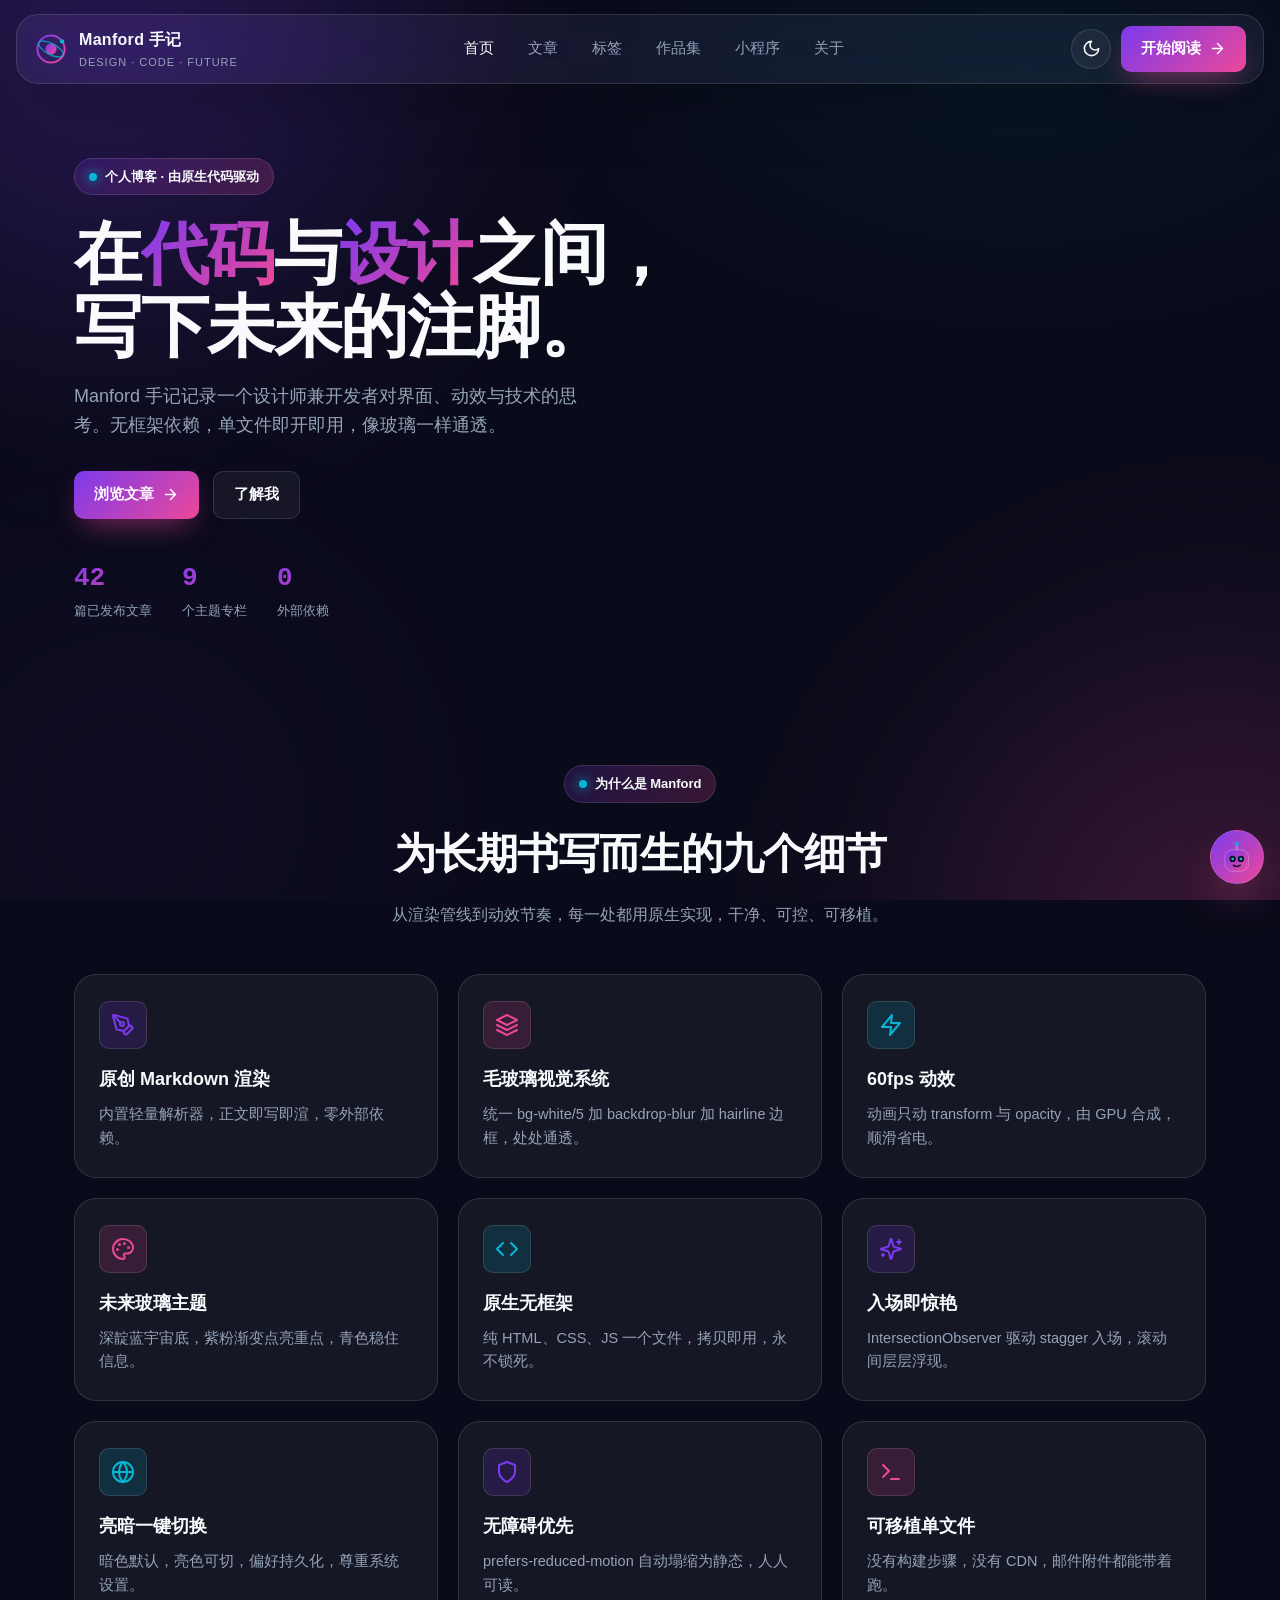
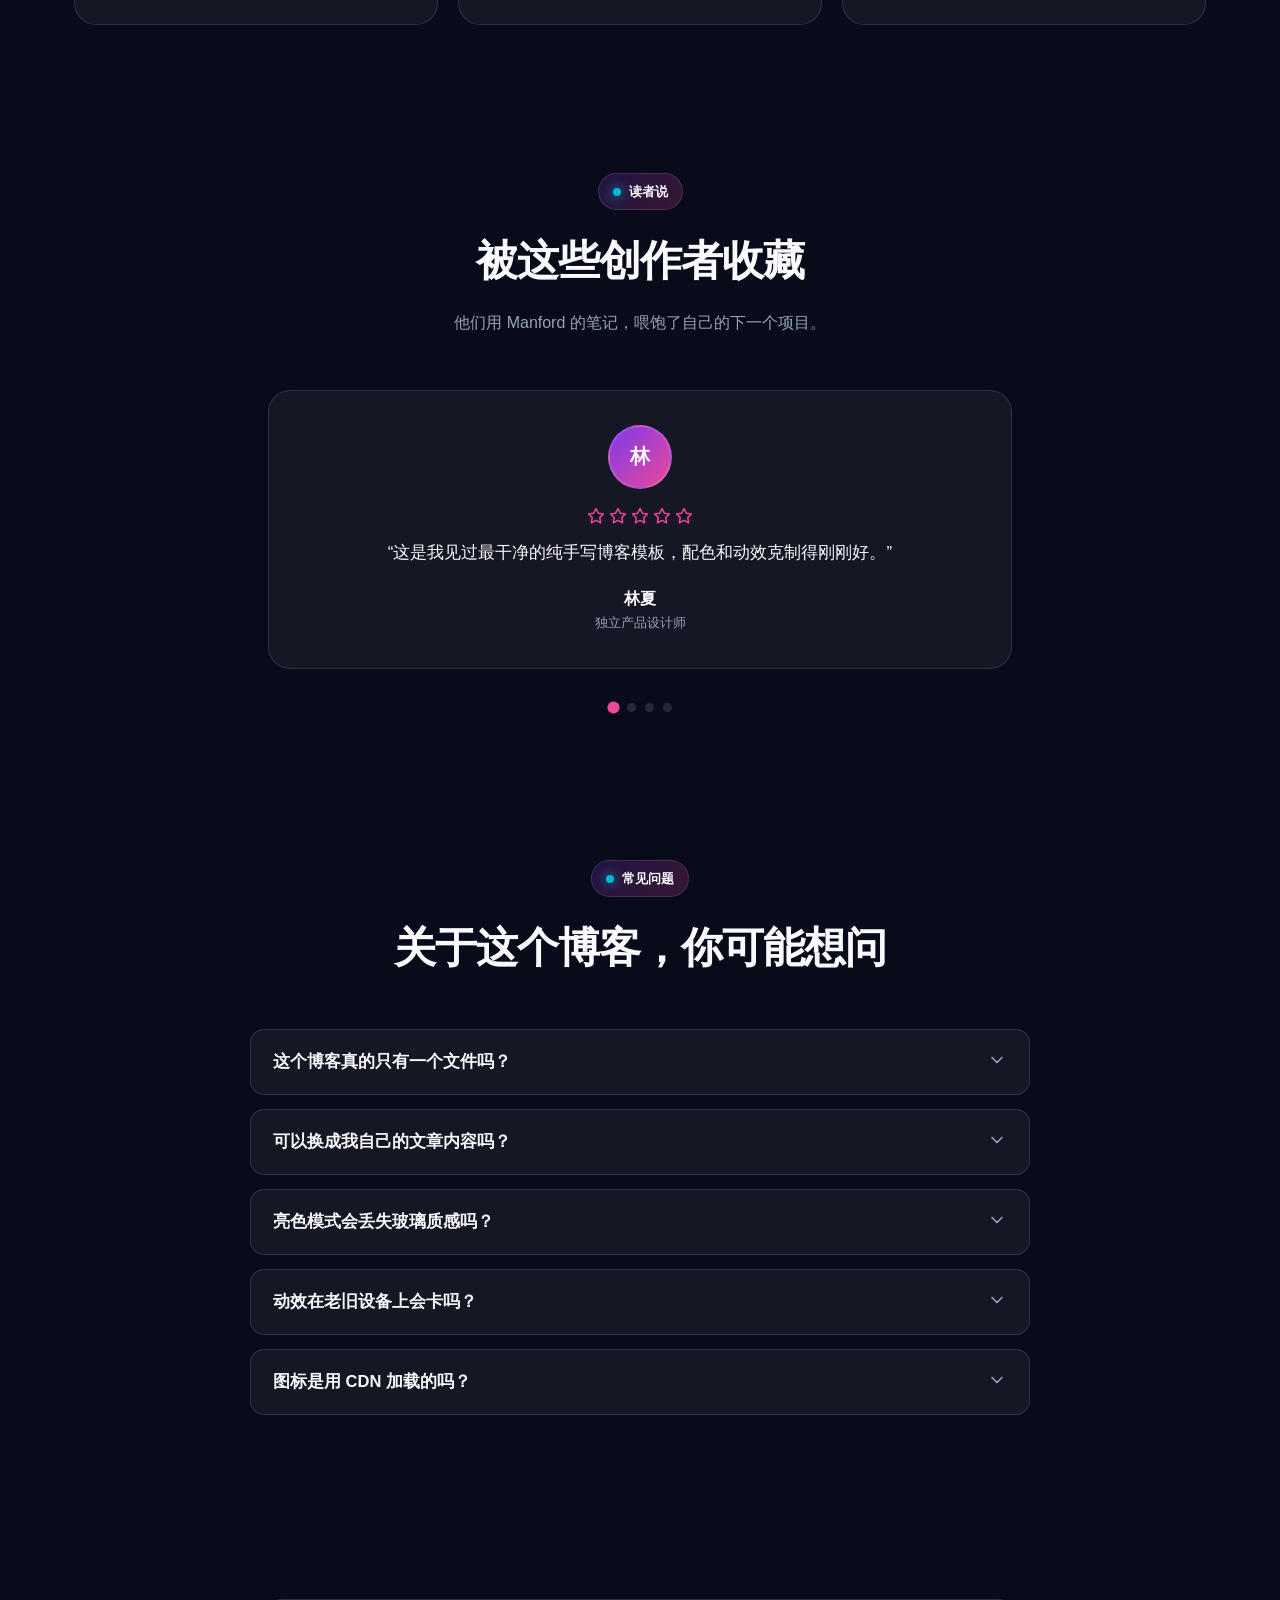
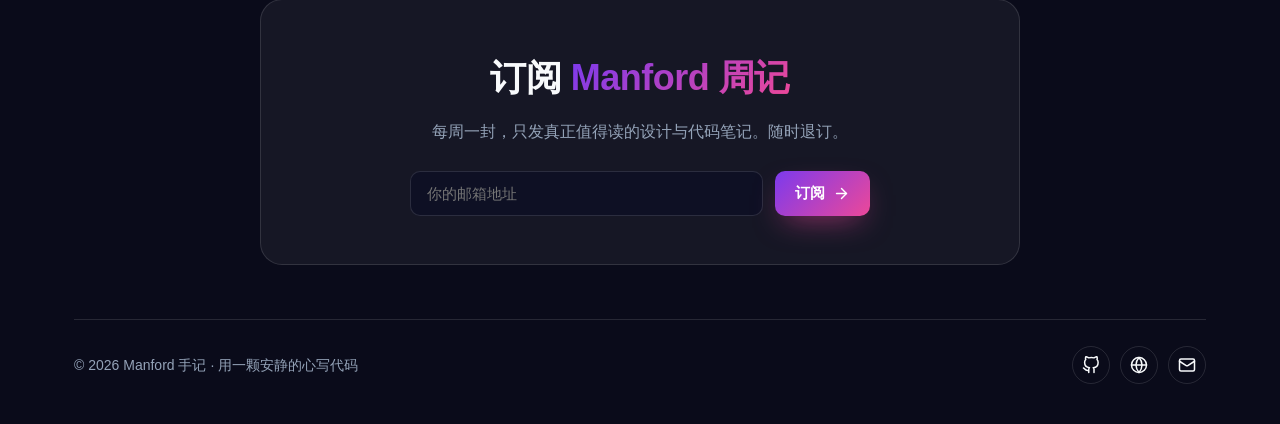
==== commit 58eb517c: "feat: 新增小程序栏目与项目1股票行情查看器（含复权切换） - 顶部栏目新增『小程序』，博客 MINIAPPS[p1] 入口指向 miniapp/p1/index.html - 项目1：零依赖纯静" ====
--- a/index.html
+++ b/index.html
@@ -38,6 +38,7 @@
       <a href="#/articles" data-link data-view="articles">文章</a>
       <a href="#/tags" data-link data-view="tags">标签</a>
       <a href="#/work" data-link data-view="work">作品集</a>
+      <a href="#/miniapps" data-link data-view="miniapps">小程序</a>
       <a href="#/about" data-link data-view="about">关于</a>
     </nav>
     <div class="nav-actions">
@@ -263,6 +264,18 @@
         <div class="work-grid" id="workGrid"></div>
       </div>
     </section>
+
+    <!-- ============ 小程序 ============ -->
+    <section class="view" id="view-miniapps">
+      <div class="wrap">
+        <div class="sec-head reveal">
+          <span class="pill"><span class="dot"></span>小程序</span>
+          <h2>随手能做的小工具</h2>
+          <p>一些独立的小程序，点开看介绍，进入对应项目页面。</p>
+        </div>
+        <div class="work-grid" id="miniGrid"></div>
+      </div>
+    </section>
   </main>
 
   <!-- ============ 作品详情弹窗 ============ -->
@@ -301,8 +314,8 @@
     <span id="toastMsg">已订阅，欢迎来到 Manford。</span>
   </div>
 
-  <!-- 悬浮 AI 伙伴 -->
-  <div class="bot-fab" id="botFab" role="button" tabindex="0" aria-label="打开 AI 伙伴对话">
+  <!-- 悬浮 M仔小伙伴 -->
+  <div class="bot-fab" id="botFab" role="button" tabindex="0" aria-label="打开 M仔小伙伴对话">
     <svg class="bot-fab-svg" viewBox="0 0 120 120" aria-hidden="true">
       <defs>
         <linearGradient id="fabGrad" x1="0" y1="0" x2="1" y2="1">
@@ -333,12 +346,12 @@
     <span class="bot-fab-pulse"></span>
   </div>
 
-  <!-- AI 伙伴对话面板 -->
+  <!-- M仔小伙伴对话面板 -->
   <div class="bot-panel" id="botPanel" aria-hidden="true">
     <div class="bot-panel-head">
       <div class="bot-panel-title">
         <span class="bot-avatar"><svg viewBox="0 0 24 24" fill="none" stroke="#fff" stroke-width="2" stroke-linecap="round" stroke-linejoin="round"><rect x="4" y="8" width="16" height="12" rx="4"/><path d="M12 8V4M9 2h6"/><circle cx="9.5" cy="14" r="1.3" fill="#fff" stroke="none"/><circle cx="14.5" cy="14" r="1.3" fill="#fff" stroke="none"/></svg></span>
-        <div><strong>AI 伙伴</strong><small>在线 · 演示对话</small></div>
+        <div><strong>M仔小伙伴</strong><small>在线 · 演示对话</small></div>
       </div>
       <button class="bot-close" id="botClose" aria-label="关闭">
         <svg viewBox="0 0 24 24" fill="none" stroke="currentColor" stroke-width="2" stroke-linecap="round" stroke-linejoin="round"><line x1="18" y1="6" x2="6" y2="18"/><line x1="6" y1="6" x2="18" y2="18"/></svg>
--- a/styles.css
+++ b/styles.css
@@ -252,7 +252,7 @@
   .mockup .mini .chip{flex:1;height:42px;border-radius:var(--radius-xs);background:var(--grad-soft);border:1px solid var(--hairline)}
   @media(max-width:860px){.hero{padding:32px 0 44px}}
 
-  /* ===== 悬浮 AI 伙伴（颜色跟随主题） ===== */
+  /* ===== 悬浮 M仔小伙伴（颜色跟随主题） ===== */
   .rb-hg-1{stop-color:var(--violet)}
   .rb-hg-2{stop-color:var(--pink)}
   .rb-antenna{fill:var(--cyan)}
@@ -317,7 +317,12 @@
 
   /* ===== 特性网格 3x3 ===== */
   .feat-grid{display:grid;grid-template-columns:repeat(3,1fr);gap:20px}
-  @media(max-width:860px){.feat-grid{grid-template-columns:1fr}}
+  @media(max-width:860px){
+    .feat-grid{grid-template-columns:1fr}
+    .feat{display:flex;flex-direction:row;align-items:center;gap:14px}
+    .feat .ic{margin-bottom:0;flex:0 0 auto}
+    .feat-txt{flex:1 1 auto;min-width:0}
+  }
   @media(min-width:861px) and (max-width:1040px){.feat-grid{grid-template-columns:repeat(2,1fr)}}
   .feat{
     padding:26px 24px;border-radius:var(--radius);background:var(--glass);border:1px solid var(--hairline);
@@ -491,6 +496,8 @@
   .w-cover-ic{position:relative;width:52px;height:52px;color:#fff;opacity:.92}
   .w-cover-ic svg{width:100%;height:100%}
   .w-cover-cat{position:absolute;left:14px;bottom:12px;font-size:12px;font-weight:600;color:#fff;background:rgba(8,9,20,.32);padding:4px 11px;border-radius:999px;backdrop-filter:blur(4px)}
+  .w-cover-img{position:absolute;inset:0;width:100%;height:100%;object-fit:cover;z-index:0}
+  .w-cover .w-cover-cat{z-index:1}
   .work-body{padding:20px 22px;display:flex;flex-direction:column;gap:10px}
   .work-body h3{font-size:18px;line-height:1.35}
   .work-body p{color:var(--muted);font-size:14px;flex:1}
